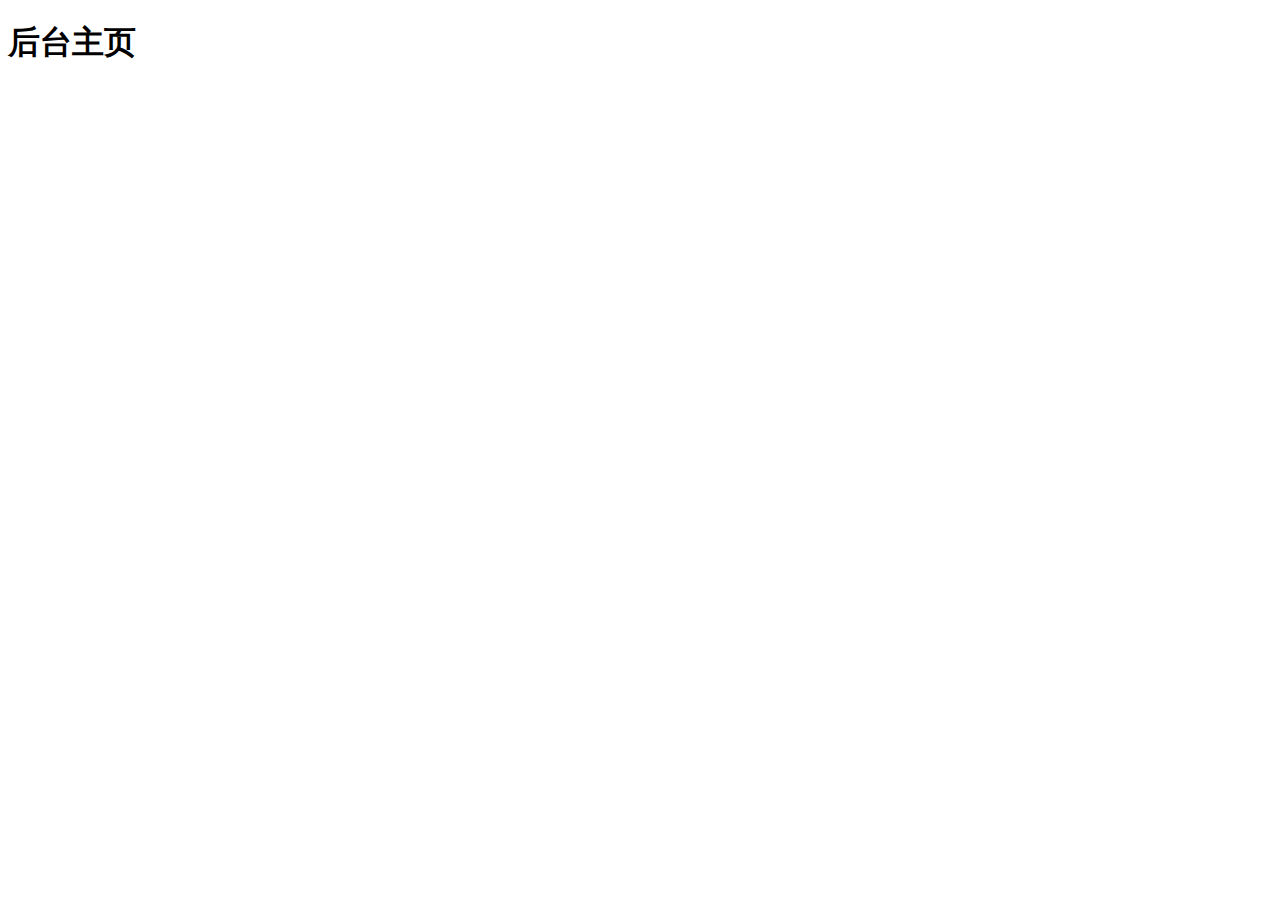
==== home/index.html @ 071f1c05 "bigeventday01-完成了登录注册功能的一半" ====
<!DOCTYPE html>
<html lang="en">

<head>
    <meta charset="UTF-8">
    <meta name="viewport" content="width=device-width, initial-scale=1.0">
    <title>Document</title>
</head>

<body>
    <h1>后台主页</h1>
    <script></script>
</body>

</html>
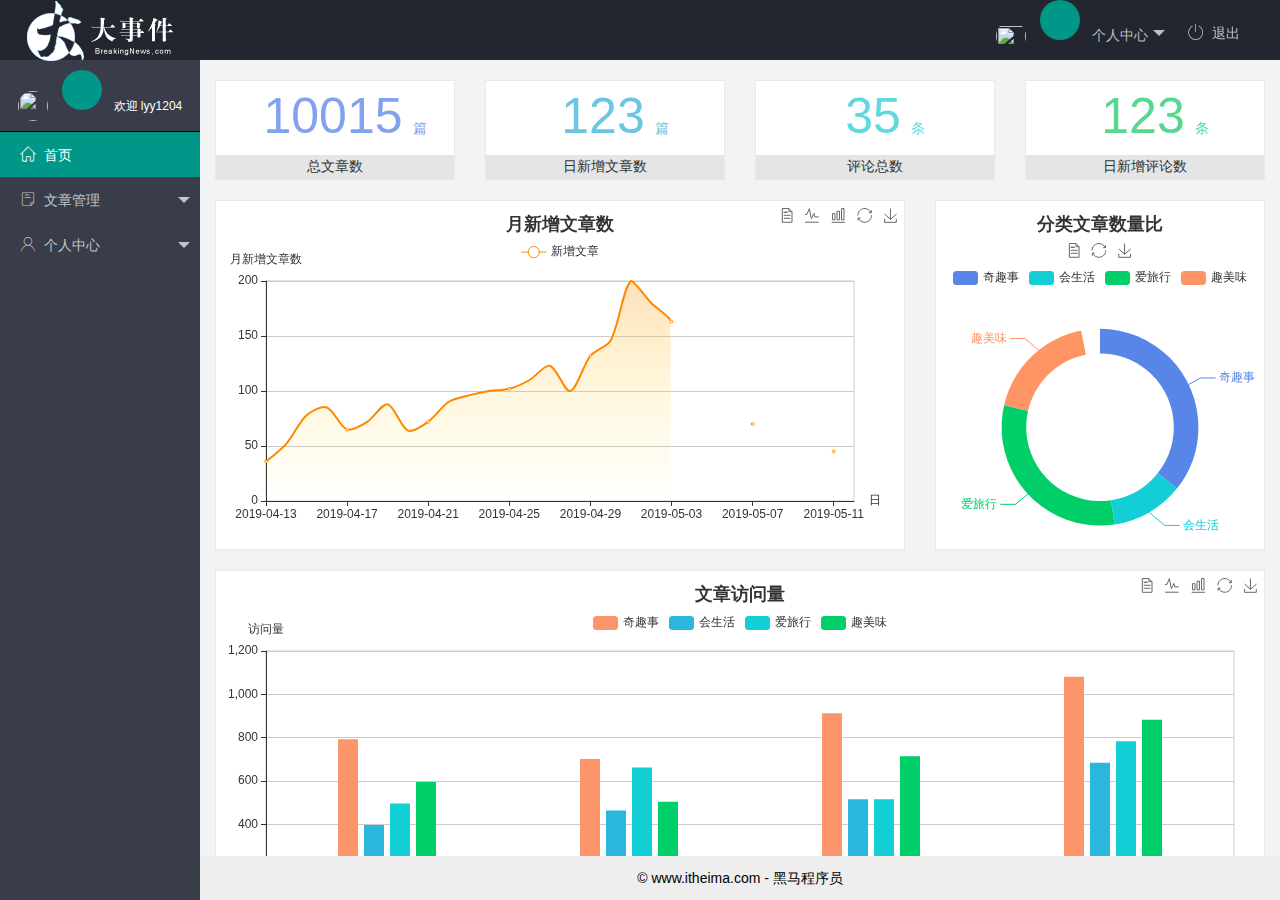
==== commit 44a3013f: "完成后台主页功能" ====
--- a/home/index.html
+++ b/home/index.html
@@ -1,15 +1,99 @@
 <!DOCTYPE html>
-<html lang="en">
+<html>
 
 <head>
-    <meta charset="UTF-8">
-    <meta name="viewport" content="width=device-width, initial-scale=1.0">
-    <title>Document</title>
+    <meta charset="utf-8">
+    <meta name="viewport" content="width=device-width, initial-scale=1, maximum-scale=1">
+    <title>后台页面</title>
+    <link rel="stylesheet" href="/assets/lib/layui/css/layui.css">
+    <link rel="stylesheet" href="/assets/fonts/iconfont.css">
+    <link rel="stylesheet" href="/assets/css/index.css">
 </head>
 
-<body>
-    <h1>后台主页</h1>
-    <script></script>
+<body class="layui-layout-body">
+    <div class="layui-layout layui-layout-admin">
+        <div class="layui-header">
+            <!-- logo区域 -->
+            <div class="layui-logo">
+                <img src="/assets/images/logo.png" alt="">
+            </div>
+            <!-- 头部区域（可配合layui已有的水平导航） -->
+
+            <ul class="layui-nav layui-layout-right">
+                <li class="layui-nav-item">
+                    <!-- 头像和昵称区域 -->
+                    <a href="javascript:;" class="userInfo">
+                        <img src="http://t.cn/RCzsdCq" class="layui-nav-img">
+                        <span class="textAvatar"></span>
+                        个人中心
+                    </a>
+
+                    <dl class="layui-nav-child">
+                        <dd><a href="javascript:;">基本资料</a></dd>
+                        <dd><a href="javascript:;">更换头像</a></dd>
+                        <dd><a href="javascript:;">重置密码</a></dd>
+
+                    </dl>
+                </li>
+                <li class="layui-nav-item"><a href="javascript:;" id="logoutBtn"><span
+                            class="iconfont icon-tuichu"></span>退出</a></li>
+            </ul>
+        </div>
+
+        <div class="layui-side layui-bg-black">
+            <div class="layui-side-scroll">
+                <!-- 左侧导航区域（可配合layui已有的垂直导航） -->
+                <ul class="layui-nav layui-nav-tree" lay-filter="test" lay-shrink="all">
+                    <!-- 头像和昵称区域 -->
+                    <div class="userInfo">
+                        <img src="http://t.cn/RCzsdCq" class="layui-nav-img">
+                        <span class="textAvatar"></span>
+                        <span class="text" id="welcome">欢迎 lyy1204</span>
+                    </div>
+
+                    <li class="layui-nav-item layui-this"><a href="/home/dashboard.html" target="layuiBody"><span
+                                class="iconfont icon-home"></span>首页</a></li>
+                    <li class="layui-nav-item">
+                        <a class="" href="javascript:;"><span class="iconfont icon-16"></span>文章管理</a>
+                        <dl class="layui-nav-child">
+                            <dd><a href="javascript:;"><i class="layui-icon layui-icon-app"></i>文章类别</a></dd>
+                            <dd><a href="javascript:;"><i class="layui-icon layui-icon-app"></i>文章列表</a></dd>
+                            <dd><a href="javascript:;"><i class="layui-icon layui-icon-app"></i>发表文章</a></dd>
+
+                        </dl>
+                    </li>
+                    <li class="layui-nav-item">
+                        <a href="javascript:;"><span class="iconfont icon-user"></span>个人中心</a>
+                        <dl class="layui-nav-child">
+                            <dd><a href="javascript:;"><i class="layui-icon layui-icon-app"></i>基本资料</a></dd>
+                            <dd><a href="javascript:;"><i class="layui-icon layui-icon-app"></i>更换头像</a></dd>
+                            <dd><a href="javascript:;"><i class="layui-icon layui-icon-app"></i>重置密码</a></dd>
+
+                        </dl>
+                    </li>
+
+
+                </ul>
+            </div>
+        </div>
+
+        <div class="layui-body">
+            <!-- 内容主体区域 -->
+            <iframe width="100%" height="100%" name="layuiBody" src="/home/dashboard.html" frameborder="0"></iframe>
+        </div>
+
+        <div class="layui-footer textCenter">
+            <!-- 底部固定区域 -->
+            © www.itheima.com - 黑马程序员
+        </div>
+    </div>
+    <script src="/assets/lib/layui/layui.all.js"></script>
+    <script src="/assets/lib/jquery.js"></script>
+    <script src="/assets/js/ajaxConfig.js"></script>
+    <script src="/assets/js/index.js"></script>
+    <script>
+
+    </script>
 </body>
 
 </html>--- a/assets/lib/layui/css/layui.css
+++ b/assets/lib/layui/css/layui.css
@@ -0,0 +1,2 @@
+/** layui-v2.5.6 MIT License By https://www.layui.com */
+ .layui-inline,img{display:inline-block;vertical-align:middle}h1,h2,h3,h4,h5,h6{font-weight:400}.layui-edge,.layui-header,.layui-inline,.layui-main{position:relative}.layui-body,.layui-edge,.layui-elip{overflow:hidden}.layui-btn,.layui-edge,.layui-inline,img{vertical-align:middle}.layui-btn,.layui-disabled,.layui-icon,.layui-unselect{-moz-user-select:none;-webkit-user-select:none;-ms-user-select:none}.layui-elip,.layui-form-checkbox span,.layui-form-pane .layui-form-label{text-overflow:ellipsis;white-space:nowrap}.layui-breadcrumb,.layui-tree-btnGroup{visibility:hidden}blockquote,body,button,dd,div,dl,dt,form,h1,h2,h3,h4,h5,h6,input,li,ol,p,pre,td,textarea,th,ul{margin:0;padding:0;-webkit-tap-highlight-color:rgba(0,0,0,0)}a:active,a:hover{outline:0}img{border:none}li{list-style:none}table{border-collapse:collapse;border-spacing:0}h4,h5,h6{font-size:100%}button,input,optgroup,option,select,textarea{font-family:inherit;font-size:inherit;font-style:inherit;font-weight:inherit;outline:0}pre{white-space:pre-wrap;white-space:-moz-pre-wrap;white-space:-pre-wrap;white-space:-o-pre-wrap;word-wrap:break-word}body{line-height:24px;font:14px Helvetica Neue,Helvetica,PingFang SC,Tahoma,Arial,sans-serif}hr{height:1px;margin:10px 0;border:0;clear:both}a{color:#333;text-decoration:none}a:hover{color:#777}a cite{font-style:normal;*cursor:pointer}.layui-border-box,.layui-border-box *{box-sizing:border-box}.layui-box,.layui-box *{box-sizing:content-box}.layui-clear{clear:both;*zoom:1}.layui-clear:after{content:'\20';clear:both;*zoom:1;display:block;height:0}.layui-inline{*display:inline;*zoom:1}.layui-edge{display:inline-block;width:0;height:0;border-width:6px;border-style:dashed;border-color:transparent}.layui-edge-top{top:-4px;border-bottom-color:#999;border-bottom-style:solid}.layui-edge-right{border-left-color:#999;border-left-style:solid}.layui-edge-bottom{top:2px;border-top-color:#999;border-top-style:solid}.layui-edge-left{border-right-color:#999;border-right-style:solid}.layui-disabled,.layui-disabled:hover{color:#d2d2d2!important;cursor:not-allowed!important}.layui-circle{border-radius:100%}.layui-show{display:block!important}.layui-hide{display:none!important}@font-face{font-family:layui-icon;src:url(../font/iconfont.eot?v=256);src:url(../font/iconfont.eot?v=256#iefix) format('embedded-opentype'),url(../font/iconfont.woff2?v=256) format('woff2'),url(../font/iconfont.woff?v=256) format('woff'),url(../font/iconfont.ttf?v=256) format('truetype'),url(../font/iconfont.svg?v=256#layui-icon) format('svg')}.layui-icon{font-family:layui-icon!important;font-size:16px;font-style:normal;-webkit-font-smoothing:antialiased;-moz-osx-font-smoothing:grayscale}.layui-icon-reply-fill:before{content:"\e611"}.layui-icon-set-fill:before{content:"\e614"}.layui-icon-menu-fill:before{content:"\e60f"}.layui-icon-search:before{content:"\e615"}.layui-icon-share:before{content:"\e641"}.layui-icon-set-sm:before{content:"\e620"}.layui-icon-engine:before{content:"\e628"}.layui-icon-close:before{content:"\1006"}.layui-icon-close-fill:before{content:"\1007"}.layui-icon-chart-screen:before{content:"\e629"}.layui-icon-star:before{content:"\e600"}.layui-icon-circle-dot:before{content:"\e617"}.layui-icon-chat:before{content:"\e606"}.layui-icon-release:before{content:"\e609"}.layui-icon-list:before{content:"\e60a"}.layui-icon-chart:before{content:"\e62c"}.layui-icon-ok-circle:before{content:"\1005"}.layui-icon-layim-theme:before{content:"\e61b"}.layui-icon-table:before{content:"\e62d"}.layui-icon-right:before{content:"\e602"}.layui-icon-left:before{content:"\e603"}.layui-icon-cart-simple:before{content:"\e698"}.layui-icon-face-cry:before{content:"\e69c"}.layui-icon-face-smile:before{content:"\e6af"}.layui-icon-survey:before{content:"\e6b2"}.layui-icon-tree:before{content:"\e62e"}.layui-icon-ie:before{content:"\e7bb"}.layui-icon-upload-circle:before{content:"\e62f"}.layui-icon-add-circle:before{content:"\e61f"}.layui-icon-download-circle:before{content:"\e601"}.layui-icon-templeate-1:before{content:"\e630"}.layui-icon-util:before{content:"\e631"}.layui-icon-face-surprised:before{content:"\e664"}.layui-icon-edit:before{content:"\e642"}.layui-icon-speaker:before{content:"\e645"}.layui-icon-down:before{content:"\e61a"}.layui-icon-file:before{content:"\e621"}.layui-icon-layouts:before{content:"\e632"}.layui-icon-rate-half:before{content:"\e6c9"}.layui-icon-add-circle-fine:before{content:"\e608"}.layui-icon-prev-circle:before{content:"\e633"}.layui-icon-read:before{content:"\e705"}.layui-icon-404:before{content:"\e61c"}.layui-icon-carousel:before{content:"\e634"}.layui-icon-help:before{content:"\e607"}.layui-icon-code-circle:before{content:"\e635"}.layui-icon-windows:before{content:"\e67f"}.layui-icon-water:before{content:"\e636"}.layui-icon-username:before{content:"\e66f"}.layui-icon-find-fill:before{content:"\e670"}.layui-icon-about:before{content:"\e60b"}.layui-icon-location:before{content:"\e715"}.layui-icon-up:before{content:"\e619"}.layui-icon-pause:before{content:"\e651"}.layui-icon-date:before{content:"\e637"}.layui-icon-layim-uploadfile:before{content:"\e61d"}.layui-icon-delete:before{content:"\e640"}.layui-icon-play:before{content:"\e652"}.layui-icon-top:before{content:"\e604"}.layui-icon-firefox:before{content:"\e686"}.layui-icon-friends:before{content:"\e612"}.layui-icon-refresh-3:before{content:"\e9aa"}.layui-icon-ok:before{content:"\e605"}.layui-icon-layer:before{content:"\e638"}.layui-icon-face-smile-fine:before{content:"\e60c"}.layui-icon-dollar:before{content:"\e659"}.layui-icon-group:before{content:"\e613"}.layui-icon-layim-download:before{content:"\e61e"}.layui-icon-picture-fine:before{content:"\e60d"}.layui-icon-link:before{content:"\e64c"}.layui-icon-diamond:before{content:"\e735"}.layui-icon-log:before{content:"\e60e"}.layui-icon-key:before{content:"\e683"}.layui-icon-rate-solid:before{content:"\e67a"}.layui-icon-fonts-del:before{content:"\e64f"}.layui-icon-unlink:before{content:"\e64d"}.layui-icon-fonts-clear:before{content:"\e639"}.layui-icon-triangle-r:before{content:"\e623"}.layui-icon-circle:before{content:"\e63f"}.layui-icon-radio:before{content:"\e643"}.layui-icon-align-center:before{content:"\e647"}.layui-icon-align-right:before{content:"\e648"}.layui-icon-align-left:before{content:"\e649"}.layui-icon-loading-1:before{content:"\e63e"}.layui-icon-return:before{content:"\e65c"}.layui-icon-fonts-strong:before{content:"\e62b"}.layui-icon-upload:before{content:"\e67c"}.layui-icon-dialogue:before{content:"\e63a"}.layui-icon-video:before{content:"\e6ed"}.layui-icon-headset:before{content:"\e6fc"}.layui-icon-cellphone-fine:before{content:"\e63b"}.layui-icon-add-1:before{content:"\e654"}.layui-icon-face-smile-b:before{content:"\e650"}.layui-icon-fonts-html:before{content:"\e64b"}.layui-icon-screen-full:before{content:"\e622"}.layui-icon-form:before{content:"\e63c"}.layui-icon-cart:before{content:"\e657"}.layui-icon-camera-fill:before{content:"\e65d"}.layui-icon-tabs:before{content:"\e62a"}.layui-icon-heart-fill:before{content:"\e68f"}.layui-icon-fonts-code:before{content:"\e64e"}.layui-icon-ios:before{content:"\e680"}.layui-icon-at:before{content:"\e687"}.layui-icon-fire:before{content:"\e756"}.layui-icon-set:before{content:"\e716"}.layui-icon-fonts-u:before{content:"\e646"}.layui-icon-triangle-d:before{content:"\e625"}.layui-icon-tips:before{content:"\e702"}.layui-icon-picture:before{content:"\e64a"}.layui-icon-more-vertical:before{content:"\e671"}.layui-icon-bluetooth:before{content:"\e689"}.layui-icon-flag:before{content:"\e66c"}.layui-icon-loading:before{content:"\e63d"}.layui-icon-fonts-i:before{content:"\e644"}.layui-icon-refresh-1:before{content:"\e666"}.layui-icon-rmb:before{content:"\e65e"}.layui-icon-addition:before{content:"\e624"}.layui-icon-home:before{content:"\e68e"}.layui-icon-time:before{content:"\e68d"}.layui-icon-user:before{content:"\e770"}.layui-icon-notice:before{content:"\e667"}.layui-icon-chrome:before{content:"\e68a"}.layui-icon-edge:before{content:"\e68b"}.layui-icon-login-weibo:before{content:"\e675"}.layui-icon-voice:before{content:"\e688"}.layui-icon-upload-drag:before{content:"\e681"}.layui-icon-login-qq:before{content:"\e676"}.layui-icon-snowflake:before{content:"\e6b1"}.layui-icon-heart:before{content:"\e68c"}.layui-icon-logout:before{content:"\e682"}.layui-icon-file-b:before{content:"\e655"}.layui-icon-template:before{content:"\e663"}.layui-icon-transfer:before{content:"\e691"}.layui-icon-auz:before{content:"\e672"}.layui-icon-console:before{content:"\e665"}.layui-icon-app:before{content:"\e653"}.layui-icon-prev:before{content:"\e65a"}.layui-icon-website:before{content:"\e7ae"}.layui-icon-next:before{content:"\e65b"}.layui-icon-component:before{content:"\e857"}.layui-icon-android:before{content:"\e684"}.layui-icon-more:before{content:"\e65f"}.layui-icon-login-wechat:before{content:"\e677"}.layui-icon-shrink-right:before{content:"\e668"}.layui-icon-spread-left:before{content:"\e66b"}.layui-icon-camera:before{content:"\e660"}.layui-icon-note:before{content:"\e66e"}.layui-icon-refresh:before{content:"\e669"}.layui-icon-female:before{content:"\e661"}.layui-icon-male:before{content:"\e662"}.layui-icon-screen-restore:before{content:"\e758"}.layui-icon-password:before{content:"\e673"}.layui-icon-senior:before{content:"\e674"}.layui-icon-theme:before{content:"\e66a"}.layui-icon-tread:before{content:"\e6c5"}.layui-icon-praise:before{content:"\e6c6"}.layui-icon-star-fill:before{content:"\e658"}.layui-icon-rate:before{content:"\e67b"}.layui-icon-template-1:before{content:"\e656"}.layui-icon-vercode:before{content:"\e679"}.layui-icon-service:before{content:"\e626"}.layui-icon-cellphone:before{content:"\e678"}.layui-icon-print:before{content:"\e66d"}.layui-icon-cols:before{content:"\e610"}.layui-icon-wifi:before{content:"\e7e0"}.layui-icon-export:before{content:"\e67d"}.layui-icon-rss:before{content:"\e808"}.layui-icon-slider:before{content:"\e714"}.layui-icon-email:before{content:"\e618"}.layui-icon-subtraction:before{content:"\e67e"}.layui-icon-mike:before{content:"\e6dc"}.layui-icon-light:before{content:"\e748"}.layui-icon-gift:before{content:"\e627"}.layui-icon-mute:before{content:"\e685"}.layui-icon-reduce-circle:before{content:"\e616"}.layui-icon-music:before{content:"\e690"}.layui-main{width:1140px;margin:0 auto}.layui-header{z-index:1000;height:60px}.layui-header a:hover{transition:all .5s;-webkit-transition:all .5s}.layui-side{position:fixed;left:0;top:0;bottom:0;z-index:999;width:200px;overflow-x:hidden}.layui-side-scroll{position:relative;width:220px;height:100%;overflow-x:hidden}.layui-body{position:absolute;left:200px;right:0;top:0;bottom:0;z-index:998;width:auto;overflow-y:auto;box-sizing:border-box}.layui-layout-body{overflow:hidden}.layui-layout-admin .layui-header{background-color:#23262E}.layui-layout-admin .layui-side{top:60px;width:200px;overflow-x:hidden}.layui-layout-admin .layui-body{position:fixed;top:60px;bottom:44px}.layui-layout-admin .layui-main{width:auto;margin:0 15px}.layui-layout-admin .layui-footer{position:fixed;left:200px;right:0;bottom:0;height:44px;line-height:44px;padding:0 15px;background-color:#eee}.layui-layout-admin .layui-logo{position:absolute;left:0;top:0;width:200px;height:100%;line-height:60px;text-align:center;color:#009688;font-size:16px}.layui-layout-admin .layui-header .layui-nav{background:0 0}.layui-layout-left{position:absolute!important;left:200px;top:0}.layui-layout-right{position:absolute!important;right:0;top:0}.layui-container{position:relative;margin:0 auto;padding:0 15px;box-sizing:border-box}.layui-fluid{position:relative;margin:0 auto;padding:0 15px}.layui-row:after,.layui-row:before{content:'';display:block;clear:both}.layui-col-lg1,.layui-col-lg10,.layui-col-lg11,.layui-col-lg12,.layui-col-lg2,.layui-col-lg3,.layui-col-lg4,.layui-col-lg5,.layui-col-lg6,.layui-col-lg7,.layui-col-lg8,.layui-col-lg9,.layui-col-md1,.layui-col-md10,.layui-col-md11,.layui-col-md12,.layui-col-md2,.layui-col-md3,.layui-col-md4,.layui-col-md5,.layui-col-md6,.layui-col-md7,.layui-col-md8,.layui-col-md9,.layui-col-sm1,.layui-col-sm10,.layui-col-sm11,.layui-col-sm12,.layui-col-sm2,.layui-col-sm3,.layui-col-sm4,.layui-col-sm5,.layui-col-sm6,.layui-col-sm7,.layui-col-sm8,.layui-col-sm9,.layui-col-xs1,.layui-col-xs10,.layui-col-xs11,.layui-col-xs12,.layui-col-xs2,.layui-col-xs3,.layui-col-xs4,.layui-col-xs5,.layui-col-xs6,.layui-col-xs7,.layui-col-xs8,.layui-col-xs9{position:relative;display:block;box-sizing:border-box}.layui-col-xs1,.layui-col-xs10,.layui-col-xs11,.layui-col-xs12,.layui-col-xs2,.layui-col-xs3,.layui-col-xs4,.layui-col-xs5,.layui-col-xs6,.layui-col-xs7,.layui-col-xs8,.layui-col-xs9{float:left}.layui-col-xs1{width:8.33333333%}.layui-col-xs2{width:16.66666667%}.layui-col-xs3{width:25%}.layui-col-xs4{width:33.33333333%}.layui-col-xs5{width:41.66666667%}.layui-col-xs6{width:50%}.layui-col-xs7{width:58.33333333%}.layui-col-xs8{width:66.66666667%}.layui-col-xs9{width:75%}.layui-col-xs10{width:83.33333333%}.layui-col-xs11{width:91.66666667%}.layui-col-xs12{width:100%}.layui-col-xs-offset1{margin-left:8.33333333%}.layui-col-xs-offset2{margin-left:16.66666667%}.layui-col-xs-offset3{margin-left:25%}.layui-col-xs-offset4{margin-left:33.33333333%}.layui-col-xs-offset5{margin-left:41.66666667%}.layui-col-xs-offset6{margin-left:50%}.layui-col-xs-offset7{margin-left:58.33333333%}.layui-col-xs-offset8{margin-left:66.66666667%}.layui-col-xs-offset9{margin-left:75%}.layui-col-xs-offset10{margin-left:83.33333333%}.layui-col-xs-offset11{margin-left:91.66666667%}.layui-col-xs-offset12{margin-left:100%}@media screen and (max-width:768px){.layui-hide-xs{display:none!important}.layui-show-xs-block{display:block!important}.layui-show-xs-inline{display:inline!important}.layui-show-xs-inline-block{display:inline-block!important}}@media screen and (min-width:768px){.layui-container{width:750px}.layui-hide-sm{display:none!important}.layui-show-sm-block{display:block!important}.layui-show-sm-inline{display:inline!important}.layui-show-sm-inline-block{display:inline-block!important}.layui-col-sm1,.layui-col-sm10,.layui-col-sm11,.layui-col-sm12,.layui-col-sm2,.layui-col-sm3,.layui-col-sm4,.layui-col-sm5,.layui-col-sm6,.layui-col-sm7,.layui-col-sm8,.layui-col-sm9{float:left}.layui-col-sm1{width:8.33333333%}.layui-col-sm2{width:16.66666667%}.layui-col-sm3{width:25%}.layui-col-sm4{width:33.33333333%}.layui-col-sm5{width:41.66666667%}.layui-col-sm6{width:50%}.layui-col-sm7{width:58.33333333%}.layui-col-sm8{width:66.66666667%}.layui-col-sm9{width:75%}.layui-col-sm10{width:83.33333333%}.layui-col-sm11{width:91.66666667%}.layui-col-sm12{width:100%}.layui-col-sm-offset1{margin-left:8.33333333%}.layui-col-sm-offset2{margin-left:16.66666667%}.layui-col-sm-offset3{margin-left:25%}.layui-col-sm-offset4{margin-left:33.33333333%}.layui-col-sm-offset5{margin-left:41.66666667%}.layui-col-sm-offset6{margin-left:50%}.layui-col-sm-offset7{margin-left:58.33333333%}.layui-col-sm-offset8{margin-left:66.66666667%}.layui-col-sm-offset9{margin-left:75%}.layui-col-sm-offset10{margin-left:83.33333333%}.layui-col-sm-offset11{margin-left:91.66666667%}.layui-col-sm-offset12{margin-left:100%}}@media screen and (min-width:992px){.layui-container{width:970px}.layui-hide-md{display:none!important}.layui-show-md-block{display:block!important}.layui-show-md-inline{display:inline!important}.layui-show-md-inline-block{display:inline-block!important}.layui-col-md1,.layui-col-md10,.layui-col-md11,.layui-col-md12,.layui-col-md2,.layui-col-md3,.layui-col-md4,.layui-col-md5,.layui-col-md6,.layui-col-md7,.layui-col-md8,.layui-col-md9{float:left}.layui-col-md1{width:8.33333333%}.layui-col-md2{width:16.66666667%}.layui-col-md3{width:25%}.layui-col-md4{width:33.33333333%}.layui-col-md5{width:41.66666667%}.layui-col-md6{width:50%}.layui-col-md7{width:58.33333333%}.layui-col-md8{width:66.66666667%}.layui-col-md9{width:75%}.layui-col-md10{width:83.33333333%}.layui-col-md11{width:91.66666667%}.layui-col-md12{width:100%}.layui-col-md-offset1{margin-left:8.33333333%}.layui-col-md-offset2{margin-left:16.66666667%}.layui-col-md-offset3{margin-left:25%}.layui-col-md-offset4{margin-left:33.33333333%}.layui-col-md-offset5{margin-left:41.66666667%}.layui-col-md-offset6{margin-left:50%}.layui-col-md-offset7{margin-left:58.33333333%}.layui-col-md-offset8{margin-left:66.66666667%}.layui-col-md-offset9{margin-left:75%}.layui-col-md-offset10{margin-left:83.33333333%}.layui-col-md-offset11{margin-left:91.66666667%}.layui-col-md-offset12{margin-left:100%}}@media screen and (min-width:1200px){.layui-container{width:1170px}.layui-hide-lg{display:none!important}.layui-show-lg-block{display:block!important}.layui-show-lg-inline{display:inline!important}.layui-show-lg-inline-block{display:inline-block!important}.layui-col-lg1,.layui-col-lg10,.layui-col-lg11,.layui-col-lg12,.layui-col-lg2,.layui-col-lg3,.layui-col-lg4,.layui-col-lg5,.layui-col-lg6,.layui-col-lg7,.layui-col-lg8,.layui-col-lg9{float:left}.layui-col-lg1{width:8.33333333%}.layui-col-lg2{width:16.66666667%}.layui-col-lg3{width:25%}.layui-col-lg4{width:33.33333333%}.layui-col-lg5{width:41.66666667%}.layui-col-lg6{width:50%}.layui-col-lg7{width:58.33333333%}.layui-col-lg8{width:66.66666667%}.layui-col-lg9{width:75%}.layui-col-lg10{width:83.33333333%}.layui-col-lg11{width:91.66666667%}.layui-col-lg12{width:100%}.layui-col-lg-offset1{margin-left:8.33333333%}.layui-col-lg-offset2{margin-left:16.66666667%}.layui-col-lg-offset3{margin-left:25%}.layui-col-lg-offset4{margin-left:33.33333333%}.layui-col-lg-offset5{margin-left:41.66666667%}.layui-col-lg-offset6{margin-left:50%}.layui-col-lg-offset7{margin-left:58.33333333%}.layui-col-lg-offset8{margin-left:66.66666667%}.layui-col-lg-offset9{margin-left:75%}.layui-col-lg-offset10{margin-left:83.33333333%}.layui-col-lg-offset11{margin-left:91.66666667%}.layui-col-lg-offset12{margin-left:100%}}.layui-col-space1{margin:-.5px}.layui-col-space1>*{padding:.5px}.layui-col-space2{margin:-1px}.layui-col-space2>*{padding:1px}.layui-col-space4{margin:-2px}.layui-col-space4>*{padding:2px}.layui-col-space5{margin:-2.5px}.layui-col-space5>*{padding:2.5px}.layui-col-space6{margin:-3px}.layui-col-space6>*{padding:3px}.layui-col-space8{margin:-4px}.layui-col-space8>*{padding:4px}.layui-col-space10{margin:-5px}.layui-col-space10>*{padding:5px}.layui-col-space12{margin:-6px}.layui-col-space12>*{padding:6px}.layui-col-space14{margin:-7px}.layui-col-space14>*{padding:7px}.layui-col-space15{margin:-7.5px}.layui-col-space15>*{padding:7.5px}.layui-col-space16{margin:-8px}.layui-col-space16>*{padding:8px}.layui-col-space18{margin:-9px}.layui-col-space18>*{padding:9px}.layui-col-space20{margin:-10px}.layui-col-space20>*{padding:10px}.layui-col-space22{margin:-11px}.layui-col-space22>*{padding:11px}.layui-col-space24{margin:-12px}.layui-col-space24>*{padding:12px}.layui-col-space25{margin:-12.5px}.layui-col-space25>*{padding:12.5px}.layui-col-space26{margin:-13px}.layui-col-space26>*{padding:13px}.layui-col-space28{margin:-14px}.layui-col-space28>*{padding:14px}.layui-col-space30{margin:-15px}.layui-col-space30>*{padding:15px}.layui-btn,.layui-input,.layui-select,.layui-textarea,.layui-upload-button{outline:0;-webkit-appearance:none;transition:all .3s;-webkit-transition:all .3s;box-sizing:border-box}.layui-elem-quote{margin-bottom:10px;padding:15px;line-height:22px;border-left:5px solid #009688;border-radius:0 2px 2px 0;background-color:#f2f2f2}.layui-quote-nm{border-style:solid;border-width:1px 1px 1px 5px;background:0 0}.layui-elem-field{margin-bottom:10px;padding:0;border-width:1px;border-style:solid}.layui-elem-field legend{margin-left:20px;padding:0 10px;font-size:20px;font-weight:300}.layui-field-title{margin:10px 0 20px;border-width:1px 0 0}.layui-field-box{padding:10px 15px}.layui-field-title .layui-field-box{padding:10px 0}.layui-progress{position:relative;height:6px;border-radius:20px;background-color:#e2e2e2}.layui-progress-bar{position:absolute;left:0;top:0;width:0;max-width:100%;height:6px;border-radius:20px;text-align:right;background-color:#5FB878;transition:all .3s;-webkit-transition:all .3s}.layui-progress-big,.layui-progress-big .layui-progress-bar{height:18px;line-height:18px}.layui-progress-text{position:relative;top:-20px;line-height:18px;font-size:12px;color:#666}.layui-progress-big .layui-progress-text{position:static;padding:0 10px;color:#fff}.layui-collapse{border-width:1px;border-style:solid;border-radius:2px}.layui-colla-content,.layui-colla-item{border-top-width:1px;border-top-style:solid}.layui-colla-item:first-child{border-top:none}.layui-colla-title{position:relative;height:42px;line-height:42px;padding:0 15px 0 35px;color:#333;background-color:#f2f2f2;cursor:pointer;font-size:14px;overflow:hidden}.layui-colla-content{display:none;padding:10px 15px;line-height:22px;color:#666}.layui-colla-icon{position:absolute;left:15px;top:0;font-size:14px}.layui-card{margin-bottom:15px;border-radius:2px;background-color:#fff;box-shadow:0 1px 2px 0 rgba(0,0,0,.05)}.layui-card:last-child{margin-bottom:0}.layui-card-header{position:relative;height:42px;line-height:42px;padding:0 15px;border-bottom:1px solid #f6f6f6;color:#333;border-radius:2px 2px 0 0;font-size:14px}.layui-bg-black,.layui-bg-blue,.layui-bg-cyan,.layui-bg-green,.layui-bg-orange,.layui-bg-red{color:#fff!important}.layui-card-body{position:relative;padding:10px 15px;line-height:24px}.layui-card-body[pad15]{padding:15px}.layui-card-body[pad20]{padding:20px}.layui-card-body .layui-table{margin:5px 0}.layui-card .layui-tab{margin:0}.layui-panel-window{position:relative;padding:15px;border-radius:0;border-top:5px solid #E6E6E6;background-color:#fff}.layui-auxiliar-moving{position:fixed;left:0;right:0;top:0;bottom:0;width:100%;height:100%;background:0 0;z-index:9999999999}.layui-form-label,.layui-form-mid,.layui-form-select,.layui-input-block,.layui-input-inline,.layui-textarea{position:relative}.layui-bg-red{background-color:#FF5722!important}.layui-bg-orange{background-color:#FFB800!important}.layui-bg-green{background-color:#009688!important}.layui-bg-cyan{background-color:#2F4056!important}.layui-bg-blue{background-color:#1E9FFF!important}.layui-bg-black{background-color:#393D49!important}.layui-bg-gray{background-color:#eee!important;color:#666!important}.layui-badge-rim,.layui-colla-content,.layui-colla-item,.layui-collapse,.layui-elem-field,.layui-form-pane .layui-form-item[pane],.layui-form-pane .layui-form-label,.layui-input,.layui-layedit,.layui-layedit-tool,.layui-quote-nm,.layui-select,.layui-tab-bar,.layui-tab-card,.layui-tab-title,.layui-tab-title .layui-this:after,.layui-textarea{border-color:#e6e6e6}.layui-timeline-item:before,hr{background-color:#e6e6e6}.layui-text{line-height:22px;font-size:14px;color:#666}.layui-text h1,.layui-text h2,.layui-text h3{font-weight:500;color:#333}.layui-text h1{font-size:30px}.layui-text h2{font-size:24px}.layui-text h3{font-size:18px}.layui-text a:not(.layui-btn){color:#01AAED}.layui-text a:not(.layui-btn):hover{text-decoration:underline}.layui-text ul{padding:5px 0 5px 15px}.layui-text ul li{margin-top:5px;list-style-type:disc}.layui-text em,.layui-word-aux{color:#999!important;padding:0 5px!important}.layui-btn{display:inline-block;height:38px;line-height:38px;padding:0 18px;background-color:#009688;color:#fff;white-space:nowrap;text-align:center;font-size:14px;border:none;border-radius:2px;cursor:pointer}.layui-btn:hover{opacity:.8;filter:alpha(opacity=80);color:#fff}.layui-btn:active{opacity:1;filter:alpha(opacity=100)}.layui-btn+.layui-btn{margin-left:10px}.layui-btn-container{font-size:0}.layui-btn-container .layui-btn{margin-right:10px;margin-bottom:10px}.layui-btn-container .layui-btn+.layui-btn{margin-left:0}.layui-table .layui-btn-container .layui-btn{margin-bottom:9px}.layui-btn-radius{border-radius:100px}.layui-btn .layui-icon{margin-right:3px;font-size:18px;vertical-align:bottom;vertical-align:middle\9}.layui-btn-primary{border:1px solid #C9C9C9;background-color:#fff;color:#555}.layui-btn-primary:hover{border-color:#009688;color:#333}.layui-btn-normal{background-color:#1E9FFF}.layui-btn-warm{background-color:#FFB800}.layui-btn-danger{background-color:#FF5722}.layui-btn-checked{background-color:#5FB878}.layui-btn-disabled,.layui-btn-disabled:active,.layui-btn-disabled:hover{border:1px solid #e6e6e6;background-color:#FBFBFB;color:#C9C9C9;cursor:not-allowed;opacity:1}.layui-btn-lg{height:44px;line-height:44px;padding:0 25px;font-size:16px}.layui-btn-sm{height:30px;line-height:30px;padding:0 10px;font-size:12px}.layui-btn-sm i{font-size:16px!important}.layui-btn-xs{height:22px;line-height:22px;padding:0 5px;font-size:12px}.layui-btn-xs i{font-size:14px!important}.layui-btn-group{display:inline-block;vertical-align:middle;font-size:0}.layui-btn-group .layui-btn{margin-left:0!important;margin-right:0!important;border-left:1px solid rgba(255,255,255,.5);border-radius:0}.layui-btn-group .layui-btn-primary{border-left:none}.layui-btn-group .layui-btn-primary:hover{border-color:#C9C9C9;color:#009688}.layui-btn-group .layui-btn:first-child{border-left:none;border-radius:2px 0 0 2px}.layui-btn-group .layui-btn-primary:first-child{border-left:1px solid #c9c9c9}.layui-btn-group .layui-btn:last-child{border-radius:0 2px 2px 0}.layui-btn-group .layui-btn+.layui-btn{margin-left:0}.layui-btn-group+.layui-btn-group{margin-left:10px}.layui-btn-fluid{width:100%}.layui-input,.layui-select,.layui-textarea{height:38px;line-height:1.3;line-height:38px\9;border-width:1px;border-style:solid;background-color:#fff;border-radius:2px}.layui-input::-webkit-input-placeholder,.layui-select::-webkit-input-placeholder,.layui-textarea::-webkit-input-placeholder{line-height:1.3}.layui-input,.layui-textarea{display:block;width:100%;padding-left:10px}.layui-input:hover,.layui-textarea:hover{border-color:#D2D2D2!important}.layui-input:focus,.layui-textarea:focus{border-color:#C9C9C9!important}.layui-textarea{min-height:100px;height:auto;line-height:20px;padding:6px 10px;resize:vertical}.layui-select{padding:0 10px}.layui-form input[type=checkbox],.layui-form input[type=radio],.layui-form select{display:none}.layui-form [lay-ignore]{display:initial}.layui-form-item{margin-bottom:15px;clear:both;*zoom:1}.layui-form-item:after{content:'\20';clear:both;*zoom:1;display:block;height:0}.layui-form-label{float:left;display:block;padding:9px 15px;width:80px;font-weight:400;line-height:20px;text-align:right}.layui-form-label-col{display:block;float:none;padding:9px 0;line-height:20px;text-align:left}.layui-form-item .layui-inline{margin-bottom:5px;margin-right:10px}.layui-input-block{margin-left:110px;min-height:36px}.layui-input-inline{display:inline-block;vertical-align:middle}.layui-form-item .layui-input-inline{float:left;width:190px;margin-right:10px}.layui-form-text .layui-input-inline{width:auto}.layui-form-mid{float:left;display:block;padding:9px 0!important;line-height:20px;margin-right:10px}.layui-form-danger+.layui-form-select .layui-input,.layui-form-danger:focus{border-color:#FF5722!important}.layui-form-select .layui-input{padding-right:30px;cursor:pointer}.layui-form-select .layui-edge{position:absolute;right:10px;top:50%;margin-top:-3px;cursor:pointer;border-width:6px;border-top-color:#c2c2c2;border-top-style:solid;transition:all .3s;-webkit-transition:all .3s}.layui-form-select dl{display:none;position:absolute;left:0;top:42px;padding:5px 0;z-index:899;min-width:100%;border:1px solid #d2d2d2;max-height:300px;overflow-y:auto;background-color:#fff;border-radius:2px;box-shadow:0 2px 4px rgba(0,0,0,.12);box-sizing:border-box}.layui-form-select dl dd,.layui-form-select dl dt{padding:0 10px;line-height:36px;white-space:nowrap;overflow:hidden;text-overflow:ellipsis}.layui-form-select dl dt{font-size:12px;color:#999}.layui-form-select dl dd{cursor:pointer}.layui-form-select dl dd:hover{background-color:#f2f2f2;-webkit-transition:.5s all;transition:.5s all}.layui-form-select .layui-select-group dd{padding-left:20px}.layui-form-select dl dd.layui-select-tips{padding-left:10px!important;color:#999}.layui-form-select dl dd.layui-this{background-color:#5FB878;color:#fff}.layui-form-checkbox,.layui-form-select dl dd.layui-disabled{background-color:#fff}.layui-form-selected dl{display:block}.layui-form-checkbox,.layui-form-checkbox *,.layui-form-switch{display:inline-block;vertical-align:middle}.layui-form-selected .layui-edge{margin-top:-9px;-webkit-transform:rotate(180deg);transform:rotate(180deg);margin-top:-3px\9}:root .layui-form-selected .layui-edge{margin-top:-9px\0/IE9}.layui-form-selectup dl{top:auto;bottom:42px}.layui-select-none{margin:5px 0;text-align:center;color:#999}.layui-select-disabled .layui-disabled{border-color:#eee!important}.layui-select-disabled .layui-edge{border-top-color:#d2d2d2}.layui-form-checkbox{position:relative;height:30px;line-height:30px;margin-right:10px;padding-right:30px;cursor:pointer;font-size:0;-webkit-transition:.1s linear;transition:.1s linear;box-sizing:border-box}.layui-form-checkbox span{padding:0 10px;height:100%;font-size:14px;border-radius:2px 0 0 2px;background-color:#d2d2d2;color:#fff;overflow:hidden}.layui-form-checkbox:hover span{background-color:#c2c2c2}.layui-form-checkbox i{position:absolute;right:0;top:0;width:30px;height:28px;border:1px solid #d2d2d2;border-left:none;border-radius:0 2px 2px 0;color:#fff;font-size:20px;text-align:center}.layui-form-checkbox:hover i{border-color:#c2c2c2;color:#c2c2c2}.layui-form-checked,.layui-form-checked:hover{border-color:#5FB878}.layui-form-checked span,.layui-form-checked:hover span{background-color:#5FB878}.layui-form-checked i,.layui-form-checked:hover i{color:#5FB878}.layui-form-item .layui-form-checkbox{margin-top:4px}.layui-form-checkbox[lay-skin=primary]{height:auto!important;line-height:normal!important;min-width:18px;min-height:18px;border:none!important;margin-right:0;padding-left:28px;padding-right:0;background:0 0}.layui-form-checkbox[lay-skin=primary] span{padding-left:0;padding-right:15px;line-height:18px;background:0 0;color:#666}.layui-form-checkbox[lay-skin=primary] i{right:auto;left:0;width:16px;height:16px;line-height:16px;border:1px solid #d2d2d2;font-size:12px;border-radius:2px;background-color:#fff;-webkit-transition:.1s linear;transition:.1s linear}.layui-form-checkbox[lay-skin=primary]:hover i{border-color:#5FB878;color:#fff}.layui-form-checked[lay-skin=primary] i{border-color:#5FB878!important;background-color:#5FB878;color:#fff}.layui-checkbox-disbaled[lay-skin=primary] span{background:0 0!important;color:#c2c2c2}.layui-checkbox-disbaled[lay-skin=primary]:hover i{border-color:#d2d2d2}.layui-form-item .layui-form-checkbox[lay-skin=primary]{margin-top:10px}.layui-form-switch{position:relative;height:22px;line-height:22px;min-width:35px;padding:0 5px;margin-top:8px;border:1px solid #d2d2d2;border-radius:20px;cursor:pointer;background-color:#fff;-webkit-transition:.1s linear;transition:.1s linear}.layui-form-switch i{position:absolute;left:5px;top:3px;width:16px;height:16px;border-radius:20px;background-color:#d2d2d2;-webkit-transition:.1s linear;transition:.1s linear}.layui-form-switch em{position:relative;top:0;width:25px;margin-left:21px;padding:0!important;text-align:center!important;color:#999!important;font-style:normal!important;font-size:12px}.layui-form-onswitch{border-color:#5FB878;background-color:#5FB878}.layui-checkbox-disbaled,.layui-checkbox-disbaled i{border-color:#e2e2e2!important}.layui-form-onswitch i{left:100%;margin-left:-21px;background-color:#fff}.layui-form-onswitch em{margin-left:5px;margin-right:21px;color:#fff!important}.layui-checkbox-disbaled span{background-color:#e2e2e2!important}.layui-checkbox-disbaled:hover i{color:#fff!important}[lay-radio]{display:none}.layui-form-radio,.layui-form-radio *{display:inline-block;vertical-align:middle}.layui-form-radio{line-height:28px;margin:6px 10px 0 0;padding-right:10px;cursor:pointer;font-size:0}.layui-form-radio *{font-size:14px}.layui-form-radio>i{margin-right:8px;font-size:22px;color:#c2c2c2}.layui-form-radio>i:hover,.layui-form-radioed>i{color:#5FB878}.layui-radio-disbaled>i{color:#e2e2e2!important}.layui-form-pane .layui-form-label{width:110px;padding:8px 15px;height:38px;line-height:20px;border-width:1px;border-style:solid;border-radius:2px 0 0 2px;text-align:center;background-color:#FBFBFB;overflow:hidden;box-sizing:border-box}.layui-form-pane .layui-input-inline{margin-left:-1px}.layui-form-pane .layui-input-block{margin-left:110px;left:-1px}.layui-form-pane .layui-input{border-radius:0 2px 2px 0}.layui-form-pane .layui-form-text .layui-form-label{float:none;width:100%;border-radius:2px;box-sizing:border-box;text-align:left}.layui-form-pane .layui-form-text .layui-input-inline{display:block;margin:0;top:-1px;clear:both}.layui-form-pane .layui-form-text .layui-input-block{margin:0;left:0;top:-1px}.layui-form-pane .layui-form-text .layui-textarea{min-height:100px;border-radius:0 0 2px 2px}.layui-form-pane .layui-form-checkbox{margin:4px 0 4px 10px}.layui-form-pane .layui-form-radio,.layui-form-pane .layui-form-switch{margin-top:6px;margin-left:10px}.layui-form-pane .layui-form-item[pane]{position:relative;border-width:1px;border-style:solid}.layui-form-pane .layui-form-item[pane] .layui-form-label{position:absolute;left:0;top:0;height:100%;border-width:0 1px 0 0}.layui-form-pane .layui-form-item[pane] .layui-input-inline{margin-left:110px}@media screen and (max-width:450px){.layui-form-item .layui-form-label{text-overflow:ellipsis;overflow:hidden;white-space:nowrap}.layui-form-item .layui-inline{display:block;margin-right:0;margin-bottom:20px;clear:both}.layui-form-item .layui-inline:after{content:'\20';clear:both;display:block;height:0}.layui-form-item .layui-input-inline{display:block;float:none;left:-3px;width:auto;margin:0 0 10px 112px}.layui-form-item .layui-input-inline+.layui-form-mid{margin-left:110px;top:-5px;padding:0}.layui-form-item .layui-form-checkbox{margin-right:5px;margin-bottom:5px}}.layui-layedit{border-width:1px;border-style:solid;border-radius:2px}.layui-layedit-tool{padding:3px 5px;border-bottom-width:1px;border-bottom-style:solid;font-size:0}.layedit-tool-fixed{position:fixed;top:0;border-top:1px solid #e2e2e2}.layui-layedit-tool .layedit-tool-mid,.layui-layedit-tool .layui-icon{display:inline-block;vertical-align:middle;text-align:center;font-size:14px}.layui-layedit-tool .layui-icon{position:relative;width:32px;height:30px;line-height:30px;margin:3px 5px;color:#777;cursor:pointer;border-radius:2px}.layui-layedit-tool .layui-icon:hover{color:#393D49}.layui-layedit-tool .layui-icon:active{color:#000}.layui-layedit-tool .layedit-tool-active{background-color:#e2e2e2;color:#000}.layui-layedit-tool .layui-disabled,.layui-layedit-tool .layui-disabled:hover{color:#d2d2d2;cursor:not-allowed}.layui-layedit-tool .layedit-tool-mid{width:1px;height:18px;margin:0 10px;background-color:#d2d2d2}.layedit-tool-html{width:50px!important;font-size:30px!important}.layedit-tool-b,.layedit-tool-code,.layedit-tool-help{font-size:16px!important}.layedit-tool-d,.layedit-tool-face,.layedit-tool-image,.layedit-tool-unlink{font-size:18px!important}.layedit-tool-image input{position:absolute;font-size:0;left:0;top:0;width:100%;height:100%;opacity:.01;filter:Alpha(opacity=1);cursor:pointer}.layui-layedit-iframe iframe{display:block;width:100%}#LAY_layedit_code{overflow:hidden}.layui-laypage{display:inline-block;*display:inline;*zoom:1;vertical-align:middle;margin:10px 0;font-size:0}.layui-laypage>a:first-child,.layui-laypage>a:first-child em{border-radius:2px 0 0 2px}.layui-laypage>a:last-child,.layui-laypage>a:last-child em{border-radius:0 2px 2px 0}.layui-laypage>:first-child{margin-left:0!important}.layui-laypage>:last-child{margin-right:0!important}.layui-laypage a,.layui-laypage button,.layui-laypage input,.layui-laypage select,.layui-laypage span{border:1px solid #e2e2e2}.layui-laypage a,.layui-laypage span{display:inline-block;*display:inline;*zoom:1;vertical-align:middle;padding:0 15px;height:28px;line-height:28px;margin:0 -1px 5px 0;background-color:#fff;color:#333;font-size:12px}.layui-flow-more a *,.layui-laypage input,.layui-table-view select[lay-ignore]{display:inline-block}.layui-laypage a:hover{color:#009688}.layui-laypage em{font-style:normal}.layui-laypage .layui-laypage-spr{color:#999;font-weight:700}.layui-laypage a{text-decoration:none}.layui-laypage .layui-laypage-curr{position:relative}.layui-laypage .layui-laypage-curr em{position:relative;color:#fff}.layui-laypage .layui-laypage-curr .layui-laypage-em{position:absolute;left:-1px;top:-1px;padding:1px;width:100%;height:100%;background-color:#009688}.layui-laypage-em{border-radius:2px}.layui-laypage-next em,.layui-laypage-prev em{font-family:Sim sun;font-size:16px}.layui-laypage .layui-laypage-count,.layui-laypage .layui-laypage-limits,.layui-laypage .layui-laypage-refresh,.layui-laypage .layui-laypage-skip{margin-left:10px;margin-right:10px;padding:0;border:none}.layui-laypage .layui-laypage-limits,.layui-laypage .layui-laypage-refresh{vertical-align:top}.layui-laypage .layui-laypage-refresh i{font-size:18px;cursor:pointer}.layui-laypage select{height:22px;padding:3px;border-radius:2px;cursor:pointer}.layui-laypage .layui-laypage-skip{height:30px;line-height:30px;color:#999}.layui-laypage button,.layui-laypage input{height:30px;line-height:30px;border-radius:2px;vertical-align:top;background-color:#fff;box-sizing:border-box}.layui-laypage input{width:40px;margin:0 10px;padding:0 3px;text-align:center}.layui-laypage input:focus,.layui-laypage select:focus{border-color:#009688!important}.layui-laypage button{margin-left:10px;padding:0 10px;cursor:pointer}.layui-table,.layui-table-view{margin:10px 0}.layui-flow-more{margin:10px 0;text-align:center;color:#999;font-size:14px}.layui-flow-more a{height:32px;line-height:32px}.layui-flow-more a *{vertical-align:top}.layui-flow-more a cite{padding:0 20px;border-radius:3px;background-color:#eee;color:#333;font-style:normal}.layui-flow-more a cite:hover{opacity:.8}.layui-flow-more a i{font-size:30px;color:#737383}.layui-table{width:100%;background-color:#fff;color:#666}.layui-table tr{transition:all .3s;-webkit-transition:all .3s}.layui-table th{text-align:left;font-weight:400}.layui-table tbody tr:hover,.layui-table thead tr,.layui-table-click,.layui-table-header,.layui-table-hover,.layui-table-mend,.layui-table-patch,.layui-table-tool,.layui-table-total,.layui-table-total tr,.layui-table[lay-even] tr:nth-child(even){background-color:#f2f2f2}.layui-table td,.layui-table th,.layui-table-col-set,.layui-table-fixed-r,.layui-table-grid-down,.layui-table-header,.layui-table-page,.layui-table-tips-main,.layui-table-tool,.layui-table-total,.layui-table-view,.layui-table[lay-skin=line],.layui-table[lay-skin=row]{border-width:1px;border-style:solid;border-color:#e6e6e6}.layui-table td,.layui-table th{position:relative;padding:9px 15px;min-height:20px;line-height:20px;font-size:14px}.layui-table[lay-skin=line] td,.layui-table[lay-skin=line] th{border-width:0 0 1px}.layui-table[lay-skin=row] td,.layui-table[lay-skin=row] th{border-width:0 1px 0 0}.layui-table[lay-skin=nob] td,.layui-table[lay-skin=nob] th{border:none}.layui-table img{max-width:100px}.layui-table[lay-size=lg] td,.layui-table[lay-size=lg] th{padding:15px 30px}.layui-table-view .layui-table[lay-size=lg] .layui-table-cell{height:40px;line-height:40px}.layui-table[lay-size=sm] td,.layui-table[lay-size=sm] th{font-size:12px;padding:5px 10px}.layui-table-view .layui-table[lay-size=sm] .layui-table-cell{height:20px;line-height:20px}.layui-table[lay-data]{display:none}.layui-table-box{position:relative;overflow:hidden}.layui-table-view .layui-table{position:relative;width:auto;margin:0}.layui-table-view .layui-table[lay-skin=line]{border-width:0 1px 0 0}.layui-table-view .layui-table[lay-skin=row]{border-width:0 0 1px}.layui-table-view .layui-table td,.layui-table-view .layui-table th{padding:5px 0;border-top:none;border-left:none}.layui-table-view .layui-table th.layui-unselect .layui-table-cell span{cursor:pointer}.layui-table-view .layui-table td{cursor:default}.layui-table-view .layui-table td[data-edit=text]{cursor:text}.layui-table-view .layui-form-checkbox[lay-skin=primary] i{width:18px;height:18px}.layui-table-view .layui-form-radio{line-height:0;padding:0}.layui-table-view .layui-form-radio>i{margin:0;font-size:20px}.layui-table-init{position:absolute;left:0;top:0;width:100%;height:100%;text-align:center;z-index:110}.layui-table-init .layui-icon{position:absolute;left:50%;top:50%;margin:-15px 0 0 -15px;font-size:30px;color:#c2c2c2}.layui-table-header{border-width:0 0 1px;overflow:hidden}.layui-table-header .layui-table{margin-bottom:-1px}.layui-table-tool .layui-inline[lay-event]{position:relative;width:26px;height:26px;padding:5px;line-height:16px;margin-right:10px;text-align:center;color:#333;border:1px solid #ccc;cursor:pointer;-webkit-transition:.5s all;transition:.5s all}.layui-table-tool .layui-inline[lay-event]:hover{border:1px solid #999}.layui-table-tool-temp{padding-right:120px}.layui-table-tool-self{position:absolute;right:17px;top:10px}.layui-table-tool .layui-table-tool-self .layui-inline[lay-event]{margin:0 0 0 10px}.layui-table-tool-panel{position:absolute;top:29px;left:-1px;padding:5px 0;min-width:150px;min-height:40px;border:1px solid #d2d2d2;text-align:left;overflow-y:auto;background-color:#fff;box-shadow:0 2px 4px rgba(0,0,0,.12)}.layui-table-cell,.layui-table-tool-panel li{overflow:hidden;text-overflow:ellipsis;white-space:nowrap}.layui-table-tool-panel li{padding:0 10px;line-height:30px;-webkit-transition:.5s all;transition:.5s all}.layui-table-tool-panel li .layui-form-checkbox[lay-skin=primary]{width:100%;padding-left:28px}.layui-table-tool-panel li:hover{background-color:#f2f2f2}.layui-table-tool-panel li .layui-form-checkbox[lay-skin=primary] i{position:absolute;left:0;top:0}.layui-table-tool-panel li .layui-form-checkbox[lay-skin=primary] span{padding:0}.layui-table-tool .layui-table-tool-self .layui-table-tool-panel{left:auto;right:-1px}.layui-table-col-set{position:absolute;right:0;top:0;width:20px;height:100%;border-width:0 0 0 1px;background-color:#fff}.layui-table-sort{width:10px;height:20px;margin-left:5px;cursor:pointer!important}.layui-table-sort .layui-edge{position:absolute;left:5px;border-width:5px}.layui-table-sort .layui-table-sort-asc{top:3px;border-top:none;border-bottom-style:solid;border-bottom-color:#b2b2b2}.layui-table-sort .layui-table-sort-asc:hover{border-bottom-color:#666}.layui-table-sort .layui-table-sort-desc{bottom:5px;border-bottom:none;border-top-style:solid;border-top-color:#b2b2b2}.layui-table-sort .layui-table-sort-desc:hover{border-top-color:#666}.layui-table-sort[lay-sort=asc] .layui-table-sort-asc{border-bottom-color:#000}.layui-table-sort[lay-sort=desc] .layui-table-sort-desc{border-top-color:#000}.layui-table-cell{height:28px;line-height:28px;padding:0 15px;position:relative;box-sizing:border-box}.layui-table-cell .layui-form-checkbox[lay-skin=primary]{top:-1px;padding:0}.layui-table-cell .layui-table-link{color:#01AAED}.laytable-cell-checkbox,.laytable-cell-numbers,.laytable-cell-radio,.laytable-cell-space{padding:0;text-align:center}.layui-table-body{position:relative;overflow:auto;margin-right:-1px;margin-bottom:-1px}.layui-table-body .layui-none{line-height:26px;padding:15px;text-align:center;color:#999}.layui-table-fixed{position:absolute;left:0;top:0;z-index:101}.layui-table-fixed .layui-table-body{overflow:hidden}.layui-table-fixed-l{box-shadow:0 -1px 8px rgba(0,0,0,.08)}.layui-table-fixed-r{left:auto;right:-1px;border-width:0 0 0 1px;box-shadow:-1px 0 8px rgba(0,0,0,.08)}.layui-table-fixed-r .layui-table-header{position:relative;overflow:visible}.layui-table-mend{position:absolute;right:-49px;top:0;height:100%;width:50px}.layui-table-tool{position:relative;z-index:890;width:100%;min-height:50px;line-height:30px;padding:10px 15px;border-width:0 0 1px}.layui-table-tool .layui-btn-container{margin-bottom:-10px}.layui-table-page,.layui-table-total{border-width:1px 0 0;margin-bottom:-1px;overflow:hidden}.layui-table-page{position:relative;width:100%;padding:7px 7px 0;height:41px;font-size:12px;white-space:nowrap}.layui-table-page>div{height:26px}.layui-table-page .layui-laypage{margin:0}.layui-table-page .layui-laypage a,.layui-table-page .layui-laypage span{height:26px;line-height:26px;margin-bottom:10px;border:none;background:0 0}.layui-table-page .layui-laypage a,.layui-table-page .layui-laypage span.layui-laypage-curr{padding:0 12px}.layui-table-page .layui-laypage span{margin-left:0;padding:0}.layui-table-page .layui-laypage .layui-laypage-prev{margin-left:-7px!important}.layui-table-page .layui-laypage .layui-laypage-curr .layui-laypage-em{left:0;top:0;padding:0}.layui-table-page .layui-laypage button,.layui-table-page .layui-laypage input{height:26px;line-height:26px}.layui-table-page .layui-laypage input{width:40px}.layui-table-page .layui-laypage button{padding:0 10px}.layui-table-page select{height:18px}.layui-table-patch .layui-table-cell{padding:0;width:30px}.layui-table-edit{position:absolute;left:0;top:0;width:100%;height:100%;padding:0 14px 1px;border-radius:0;box-shadow:1px 1px 20px rgba(0,0,0,.15)}.layui-table-edit:focus{border-color:#5FB878!important}select.layui-table-edit{padding:0 0 0 10px;border-color:#C9C9C9}.layui-table-view .layui-form-checkbox,.layui-table-view .layui-form-radio,.layui-table-view .layui-form-switch{top:0;margin:0;box-sizing:content-box}.layui-table-view .layui-form-checkbox{top:-1px;height:26px;line-height:26px}.layui-table-view .layui-form-checkbox i{height:26px}.layui-table-grid .layui-table-cell{overflow:visible}.layui-table-grid-down{position:absolute;top:0;right:0;width:26px;height:100%;padding:5px 0;border-width:0 0 0 1px;text-align:center;background-color:#fff;color:#999;cursor:pointer}.layui-table-grid-down .layui-icon{position:absolute;top:50%;left:50%;margin:-8px 0 0 -8px}.layui-table-grid-down:hover{background-color:#fbfbfb}body .layui-table-tips .layui-layer-content{background:0 0;padding:0;box-shadow:0 1px 6px rgba(0,0,0,.12)}.layui-table-tips-main{margin:-44px 0 0 -1px;max-height:150px;padding:8px 15px;font-size:14px;overflow-y:scroll;background-color:#fff;color:#666}.layui-table-tips-c{position:absolute;right:-3px;top:-13px;width:20px;height:20px;padding:3px;cursor:pointer;background-color:#666;border-radius:50%;color:#fff}.layui-table-tips-c:hover{background-color:#777}.layui-table-tips-c:before{position:relative;right:-2px}.layui-upload-file{display:none!important;opacity:.01;filter:Alpha(opacity=1)}.layui-upload-drag,.layui-upload-form,.layui-upload-wrap{display:inline-block}.layui-upload-list{margin:10px 0}.layui-upload-choose{padding:0 10px;color:#999}.layui-upload-drag{position:relative;padding:30px;border:1px dashed #e2e2e2;background-color:#fff;text-align:center;cursor:pointer;color:#999}.layui-upload-drag .layui-icon{font-size:50px;color:#009688}.layui-upload-drag[lay-over]{border-color:#009688}.layui-upload-iframe{position:absolute;width:0;height:0;border:0;visibility:hidden}.layui-upload-wrap{position:relative;vertical-align:middle}.layui-upload-wrap .layui-upload-file{display:block!important;position:absolute;left:0;top:0;z-index:10;font-size:100px;width:100%;height:100%;opacity:.01;filter:Alpha(opacity=1);cursor:pointer}.layui-transfer-active,.layui-transfer-box{display:inline-block;vertical-align:middle}.layui-transfer-box,.layui-transfer-header,.layui-transfer-search{border-width:0;border-style:solid;border-color:#e6e6e6}.layui-transfer-box{position:relative;border-width:1px;width:200px;height:360px;border-radius:2px;background-color:#fff}.layui-transfer-box .layui-form-checkbox{width:100%;margin:0!important}.layui-transfer-header{height:38px;line-height:38px;padding:0 10px;border-bottom-width:1px}.layui-transfer-search{position:relative;padding:10px;border-bottom-width:1px}.layui-transfer-search .layui-input{height:32px;padding-left:30px;font-size:12px}.layui-transfer-search .layui-icon-search{position:absolute;left:20px;top:50%;margin-top:-8px;color:#666}.layui-transfer-active{margin:0 15px}.layui-transfer-active .layui-btn{display:block;margin:0;padding:0 15px;background-color:#5FB878;border-color:#5FB878;color:#fff}.layui-transfer-active .layui-btn-disabled{background-color:#FBFBFB;border-color:#e6e6e6;color:#C9C9C9}.layui-transfer-active .layui-btn:first-child{margin-bottom:15px}.layui-transfer-active .layui-btn .layui-icon{margin:0;font-size:14px!important}.layui-transfer-data{padding:5px 0;overflow:auto}.layui-transfer-data li{height:32px;line-height:32px;padding:0 10px}.layui-transfer-data li:hover{background-color:#f2f2f2;transition:.5s all}.layui-transfer-data .layui-none{padding:15px 10px;text-align:center;color:#999}.layui-nav{position:relative;padding:0 20px;background-color:#393D49;color:#fff;border-radius:2px;font-size:0;box-sizing:border-box}.layui-nav *{font-size:14px}.layui-nav .layui-nav-item{position:relative;display:inline-block;*display:inline;*zoom:1;vertical-align:middle;line-height:60px}.layui-nav .layui-nav-item a{display:block;padding:0 20px;color:#fff;color:rgba(255,255,255,.7);transition:all .3s;-webkit-transition:all .3s}.layui-nav .layui-this:after,.layui-nav-bar,.layui-nav-tree .layui-nav-itemed:after{position:absolute;left:0;top:0;width:0;height:5px;background-color:#5FB878;transition:all .2s;-webkit-transition:all .2s}.layui-nav-bar{z-index:1000}.layui-nav .layui-nav-item a:hover,.layui-nav .layui-this a{color:#fff}.layui-nav .layui-this:after{content:'';top:auto;bottom:0;width:100%}.layui-nav-img{width:30px;height:30px;margin-right:10px;border-radius:50%}.layui-nav .layui-nav-more{content:'';width:0;height:0;border-style:solid dashed dashed;border-color:#fff transparent transparent;overflow:hidden;cursor:pointer;transition:all .2s;-webkit-transition:all .2s;position:absolute;top:50%;right:3px;margin-top:-3px;border-width:6px;border-top-color:rgba(255,255,255,.7)}.layui-nav .layui-nav-mored,.layui-nav-itemed>a .layui-nav-more{margin-top:-9px;border-style:dashed dashed solid;border-color:transparent transparent #fff}.layui-nav-child{display:none;position:absolute;left:0;top:65px;min-width:100%;line-height:36px;padding:5px 0;box-shadow:0 2px 4px rgba(0,0,0,.12);border:1px solid #d2d2d2;background-color:#fff;z-index:100;border-radius:2px;white-space:nowrap}.layui-nav .layui-nav-child a{color:#333}.layui-nav .layui-nav-child a:hover{background-color:#f2f2f2;color:#000}.layui-nav-child dd{position:relative}.layui-nav .layui-nav-child dd.layui-this a,.layui-nav-child dd.layui-this{background-color:#5FB878;color:#fff}.layui-nav-child dd.layui-this:after{display:none}.layui-nav-tree{width:200px;padding:0}.layui-nav-tree .layui-nav-item{display:block;width:100%;line-height:45px}.layui-nav-tree .layui-nav-item a{position:relative;height:45px;line-height:45px;text-overflow:ellipsis;overflow:hidden;white-space:nowrap}.layui-nav-tree .layui-nav-item a:hover{background-color:#4E5465}.layui-nav-tree .layui-nav-bar{width:5px;height:0;background-color:#009688}.layui-nav-tree .layui-nav-child dd.layui-this,.layui-nav-tree .layui-nav-child dd.layui-this a,.layui-nav-tree .layui-this,.layui-nav-tree .layui-this>a,.layui-nav-tree .layui-this>a:hover{background-color:#009688;color:#fff}.layui-nav-tree .layui-this:after{display:none}.layui-nav-itemed>a,.layui-nav-tree .layui-nav-title a,.layui-nav-tree .layui-nav-title a:hover{color:#fff!important}.layui-nav-tree .layui-nav-child{position:relative;z-index:0;top:0;border:none;box-shadow:none}.layui-nav-tree .layui-nav-child a{height:40px;line-height:40px;color:#fff;color:rgba(255,255,255,.7)}.layui-nav-tree .layui-nav-child,.layui-nav-tree .layui-nav-child a:hover{background:0 0;color:#fff}.layui-nav-tree .layui-nav-more{right:10px}.layui-nav-itemed>.layui-nav-child{display:block;padding:0;background-color:rgba(0,0,0,.3)!important}.layui-nav-itemed>.layui-nav-child>.layui-this>.layui-nav-child{display:block}.layui-nav-side{position:fixed;top:0;bottom:0;left:0;overflow-x:hidden;z-index:999}.layui-bg-blue .layui-nav-bar,.layui-bg-blue .layui-nav-itemed:after,.layui-bg-blue .layui-this:after{background-color:#93D1FF}.layui-bg-blue .layui-nav-child dd.layui-this{background-color:#1E9FFF}.layui-bg-blue .layui-nav-itemed>a,.layui-nav-tree.layui-bg-blue .layui-nav-title a,.layui-nav-tree.layui-bg-blue .layui-nav-title a:hover{background-color:#007DDB!important}.layui-breadcrumb{font-size:0}.layui-breadcrumb>*{font-size:14px}.layui-breadcrumb a{color:#999!important}.layui-breadcrumb a:hover{color:#5FB878!important}.layui-breadcrumb a cite{color:#666;font-style:normal}.layui-breadcrumb span[lay-separator]{margin:0 10px;color:#999}.layui-tab{margin:10px 0;text-align:left!important}.layui-tab[overflow]>.layui-tab-title{overflow:hidden}.layui-tab-title{position:relative;left:0;height:40px;white-space:nowrap;font-size:0;border-bottom-width:1px;border-bottom-style:solid;transition:all .2s;-webkit-transition:all .2s}.layui-tab-title li{display:inline-block;*display:inline;*zoom:1;vertical-align:middle;font-size:14px;transition:all .2s;-webkit-transition:all .2s;position:relative;line-height:40px;min-width:65px;padding:0 15px;text-align:center;cursor:pointer}.layui-tab-title li a{display:block}.layui-tab-title .layui-this{color:#000}.layui-tab-title .layui-this:after{position:absolute;left:0;top:0;content:'';width:100%;height:41px;border-width:1px;border-style:solid;border-bottom-color:#fff;border-radius:2px 2px 0 0;box-sizing:border-box;pointer-events:none}.layui-tab-bar{position:absolute;right:0;top:0;z-index:10;width:30px;height:39px;line-height:39px;border-width:1px;border-style:solid;border-radius:2px;text-align:center;background-color:#fff;cursor:pointer}.layui-tab-bar .layui-icon{position:relative;display:inline-block;top:3px;transition:all .3s;-webkit-transition:all .3s}.layui-tab-item{display:none}.layui-tab-more{padding-right:30px;height:auto!important;white-space:normal!important}.layui-tab-more li.layui-this:after{border-bottom-color:#e2e2e2;border-radius:2px}.layui-tab-more .layui-tab-bar .layui-icon{top:-2px;top:3px\9;-webkit-transform:rotate(180deg);transform:rotate(180deg)}:root .layui-tab-more .layui-tab-bar .layui-icon{top:-2px\0/IE9}.layui-tab-content{padding:10px}.layui-tab-title li .layui-tab-close{position:relative;display:inline-block;width:18px;height:18px;line-height:20px;margin-left:8px;top:1px;text-align:center;font-size:14px;color:#c2c2c2;transition:all .2s;-webkit-transition:all .2s}.layui-tab-title li .layui-tab-close:hover{border-radius:2px;background-color:#FF5722;color:#fff}.layui-tab-brief>.layui-tab-title .layui-this{color:#009688}.layui-tab-brief>.layui-tab-more li.layui-this:after,.layui-tab-brief>.layui-tab-title .layui-this:after{border:none;border-radius:0;border-bottom:2px solid #5FB878}.layui-tab-brief[overflow]>.layui-tab-title .layui-this:after{top:-1px}.layui-tab-card{border-width:1px;border-style:solid;border-radius:2px;box-shadow:0 2px 5px 0 rgba(0,0,0,.1)}.layui-tab-card>.layui-tab-title{background-color:#f2f2f2}.layui-tab-card>.layui-tab-title li{margin-right:-1px;margin-left:-1px}.layui-tab-card>.layui-tab-title .layui-this{background-color:#fff}.layui-tab-card>.layui-tab-title .layui-this:after{border-top:none;border-width:1px;border-bottom-color:#fff}.layui-tab-card>.layui-tab-title .layui-tab-bar{height:40px;line-height:40px;border-radius:0;border-top:none;border-right:none}.layui-tab-card>.layui-tab-more .layui-this{background:0 0;color:#5FB878}.layui-tab-card>.layui-tab-more .layui-this:after{border:none}.layui-timeline{padding-left:5px}.layui-timeline-item{position:relative;padding-bottom:20px}.layui-timeline-axis{position:absolute;left:-5px;top:0;z-index:10;width:20px;height:20px;line-height:20px;background-color:#fff;color:#5FB878;border-radius:50%;text-align:center;cursor:pointer}.layui-timeline-axis:hover{color:#FF5722}.layui-timeline-item:before{content:'';position:absolute;left:5px;top:0;z-index:0;width:1px;height:100%}.layui-timeline-item:last-child:before{display:none}.layui-timeline-item:first-child:before{display:block}.layui-timeline-content{padding-left:25px}.layui-timeline-title{position:relative;margin-bottom:10px}.layui-badge,.layui-badge-dot,.layui-badge-rim{position:relative;display:inline-block;padding:0 6px;font-size:12px;text-align:center;background-color:#FF5722;color:#fff;border-radius:2px}.layui-badge{height:18px;line-height:18px}.layui-badge-dot{width:8px;height:8px;padding:0;border-radius:50%}.layui-badge-rim{height:18px;line-height:18px;border-width:1px;border-style:solid;background-color:#fff;color:#666}.layui-btn .layui-badge,.layui-btn .layui-badge-dot{margin-left:5px}.layui-nav .layui-badge,.layui-nav .layui-badge-dot{position:absolute;top:50%;margin:-8px 6px 0}.layui-tab-title .layui-badge,.layui-tab-title .layui-badge-dot{left:5px;top:-2px}.layui-carousel{position:relative;left:0;top:0;background-color:#f8f8f8}.layui-carousel>[carousel-item]{position:relative;width:100%;height:100%;overflow:hidden}.layui-carousel>[carousel-item]:before{position:absolute;content:'\e63d';left:50%;top:50%;width:100px;line-height:20px;margin:-10px 0 0 -50px;text-align:center;color:#c2c2c2;font-family:layui-icon!important;font-size:30px;font-style:normal;-webkit-font-smoothing:antialiased;-moz-osx-font-smoothing:grayscale}.layui-carousel>[carousel-item]>*{display:none;position:absolute;left:0;top:0;width:100%;height:100%;background-color:#f8f8f8;transition-duration:.3s;-webkit-transition-duration:.3s}.layui-carousel-updown>*{-webkit-transition:.3s ease-in-out up;transition:.3s ease-in-out up}.layui-carousel-arrow{display:none\9;opacity:0;position:absolute;left:10px;top:50%;margin-top:-18px;width:36px;height:36px;line-height:36px;text-align:center;font-size:20px;border:0;border-radius:50%;background-color:rgba(0,0,0,.2);color:#fff;-webkit-transition-duration:.3s;transition-duration:.3s;cursor:pointer}.layui-carousel-arrow[lay-type=add]{left:auto!important;right:10px}.layui-carousel:hover .layui-carousel-arrow[lay-type=add],.layui-carousel[lay-arrow=always] .layui-carousel-arrow[lay-type=add]{right:20px}.layui-carousel[lay-arrow=always] .layui-carousel-arrow{opacity:1;left:20px}.layui-carousel[lay-arrow=none] .layui-carousel-arrow{display:none}.layui-carousel-arrow:hover,.layui-carousel-ind ul:hover{background-color:rgba(0,0,0,.35)}.layui-carousel:hover .layui-carousel-arrow{display:block\9;opacity:1;left:20px}.layui-carousel-ind{position:relative;top:-35px;width:100%;line-height:0!important;text-align:center;font-size:0}.layui-carousel[lay-indicator=outside]{margin-bottom:30px}.layui-carousel[lay-indicator=outside] .layui-carousel-ind{top:10px}.layui-carousel[lay-indicator=outside] .layui-carousel-ind ul{background-color:rgba(0,0,0,.5)}.layui-carousel[lay-indicator=none] .layui-carousel-ind{display:none}.layui-carousel-ind ul{display:inline-block;padding:5px;background-color:rgba(0,0,0,.2);border-radius:10px;-webkit-transition-duration:.3s;transition-duration:.3s}.layui-carousel-ind li{display:inline-block;width:10px;height:10px;margin:0 3px;font-size:14px;background-color:#e2e2e2;background-color:rgba(255,255,255,.5);border-radius:50%;cursor:pointer;-webkit-transition-duration:.3s;transition-duration:.3s}.layui-carousel-ind li:hover{background-color:rgba(255,255,255,.7)}.layui-carousel-ind li.layui-this{background-color:#fff}.layui-carousel>[carousel-item]>.layui-carousel-next,.layui-carousel>[carousel-item]>.layui-carousel-prev,.layui-carousel>[carousel-item]>.layui-this{display:block}.layui-carousel>[carousel-item]>.layui-this{left:0}.layui-carousel>[carousel-item]>.layui-carousel-prev{left:-100%}.layui-carousel>[carousel-item]>.layui-carousel-next{left:100%}.layui-carousel>[carousel-item]>.layui-carousel-next.layui-carousel-left,.layui-carousel>[carousel-item]>.layui-carousel-prev.layui-carousel-right{left:0}.layui-carousel>[carousel-item]>.layui-this.layui-carousel-left{left:-100%}.layui-carousel>[carousel-item]>.layui-this.layui-carousel-right{left:100%}.layui-carousel[lay-anim=updown] .layui-carousel-arrow{left:50%!important;top:20px;margin:0 0 0 -18px}.layui-carousel[lay-anim=updown]>[carousel-item]>*,.layui-carousel[lay-anim=fade]>[carousel-item]>*{left:0!important}.layui-carousel[lay-anim=updown] .layui-carousel-arrow[lay-type=add]{top:auto!important;bottom:20px}.layui-carousel[lay-anim=updown] .layui-carousel-ind{position:absolute;top:50%;right:20px;width:auto;height:auto}.layui-carousel[lay-anim=updown] .layui-carousel-ind ul{padding:3px 5px}.layui-carousel[lay-anim=updown] .layui-carousel-ind li{display:block;margin:6px 0}.layui-carousel[lay-anim=updown]>[carousel-item]>.layui-this{top:0}.layui-carousel[lay-anim=updown]>[carousel-item]>.layui-carousel-prev{top:-100%}.layui-carousel[lay-anim=updown]>[carousel-item]>.layui-carousel-next{top:100%}.layui-carousel[lay-anim=updown]>[carousel-item]>.layui-carousel-next.layui-carousel-left,.layui-carousel[lay-anim=updown]>[carousel-item]>.layui-carousel-prev.layui-carousel-right{top:0}.layui-carousel[lay-anim=updown]>[carousel-item]>.layui-this.layui-carousel-left{top:-100%}.layui-carousel[lay-anim=updown]>[carousel-item]>.layui-this.layui-carousel-right{top:100%}.layui-carousel[lay-anim=fade]>[carousel-item]>.layui-carousel-next,.layui-carousel[lay-anim=fade]>[carousel-item]>.layui-carousel-prev{opacity:0}.layui-carousel[lay-anim=fade]>[carousel-item]>.layui-carousel-next.layui-carousel-left,.layui-carousel[lay-anim=fade]>[carousel-item]>.layui-carousel-prev.layui-carousel-right{opacity:1}.layui-carousel[lay-anim=fade]>[carousel-item]>.layui-this.layui-carousel-left,.layui-carousel[lay-anim=fade]>[carousel-item]>.layui-this.layui-carousel-right{opacity:0}.layui-fixbar{position:fixed;right:15px;bottom:15px;z-index:999999}.layui-fixbar li{width:50px;height:50px;line-height:50px;margin-bottom:1px;text-align:center;cursor:pointer;font-size:30px;background-color:#9F9F9F;color:#fff;border-radius:2px;opacity:.95}.layui-fixbar li:hover{opacity:.85}.layui-fixbar li:active{opacity:1}.layui-fixbar .layui-fixbar-top{display:none;font-size:40px}body .layui-util-face{border:none;background:0 0}body .layui-util-face .layui-layer-content{padding:0;background-color:#fff;color:#666;box-shadow:none}.layui-util-face .layui-layer-TipsG{display:none}.layui-util-face ul{position:relative;width:372px;padding:10px;border:1px solid #D9D9D9;background-color:#fff;box-shadow:0 0 20px rgba(0,0,0,.2)}.layui-util-face ul li{cursor:pointer;float:left;border:1px solid #e8e8e8;height:22px;width:26px;overflow:hidden;margin:-1px 0 0 -1px;padding:4px 2px;text-align:center}.layui-util-face ul li:hover{position:relative;z-index:2;border:1px solid #eb7350;background:#fff9ec}.layui-code{position:relative;margin:10px 0;padding:15px;line-height:20px;border:1px solid #ddd;border-left-width:6px;background-color:#F2F2F2;color:#333;font-family:Courier New;font-size:12px}.layui-rate,.layui-rate *{display:inline-block;vertical-align:middle}.layui-rate{padding:10px 5px 10px 0;font-size:0}.layui-rate li i.layui-icon{font-size:20px;color:#FFB800;margin-right:5px;transition:all .3s;-webkit-transition:all .3s}.layui-rate li i:hover{cursor:pointer;transform:scale(1.12);-webkit-transform:scale(1.12)}.layui-rate[readonly] li i:hover{cursor:default;transform:scale(1)}.layui-colorpicker{width:26px;height:26px;border:1px solid #e6e6e6;padding:5px;border-radius:2px;line-height:24px;display:inline-block;cursor:pointer;transition:all .3s;-webkit-transition:all .3s}.layui-colorpicker:hover{border-color:#d2d2d2}.layui-colorpicker.layui-colorpicker-lg{width:34px;height:34px;line-height:32px}.layui-colorpicker.layui-colorpicker-sm{width:24px;height:24px;line-height:22px}.layui-colorpicker.layui-colorpicker-xs{width:22px;height:22px;line-height:20px}.layui-colorpicker-trigger-bgcolor{display:block;background:url([data-uri]);border-radius:2px}.layui-colorpicker-trigger-span{display:block;height:100%;box-sizing:border-box;border:1px solid rgba(0,0,0,.15);border-radius:2px;text-align:center}.layui-colorpicker-trigger-i{display:inline-block;color:#FFF;font-size:12px}.layui-colorpicker-trigger-i.layui-icon-close{color:#999}.layui-colorpicker-main{position:absolute;z-index:66666666;width:280px;padding:7px;background:#FFF;border:1px solid #d2d2d2;border-radius:2px;box-shadow:0 2px 4px rgba(0,0,0,.12)}.layui-colorpicker-main-wrapper{height:180px;position:relative}.layui-colorpicker-basis{width:260px;height:100%;position:relative}.layui-colorpicker-basis-white{width:100%;height:100%;position:absolute;top:0;left:0;background:linear-gradient(90deg,#FFF,hsla(0,0%,100%,0))}.layui-colorpicker-basis-black{width:100%;height:100%;position:absolute;top:0;left:0;background:linear-gradient(0deg,#000,transparent)}.layui-colorpicker-basis-cursor{width:10px;height:10px;border:1px solid #FFF;border-radius:50%;position:absolute;top:-3px;right:-3px;cursor:pointer}.layui-colorpicker-side{position:absolute;top:0;right:0;width:12px;height:100%;background:linear-gradient(red,#FF0,#0F0,#0FF,#00F,#F0F,red)}.layui-colorpicker-side-slider{width:100%;height:5px;box-shadow:0 0 1px #888;box-sizing:border-box;background:#FFF;border-radius:1px;border:1px solid #f0f0f0;cursor:pointer;position:absolute;left:0}.layui-colorpicker-main-alpha{display:none;height:12px;margin-top:7px;background:url([data-uri])}.layui-colorpicker-alpha-bgcolor{height:100%;position:relative}.layui-colorpicker-alpha-slider{width:5px;height:100%;box-shadow:0 0 1px #888;box-sizing:border-box;background:#FFF;border-radius:1px;border:1px solid #f0f0f0;cursor:pointer;position:absolute;top:0}.layui-colorpicker-main-pre{padding-top:7px;font-size:0}.layui-colorpicker-pre{width:20px;height:20px;border-radius:2px;display:inline-block;margin-left:6px;margin-bottom:7px;cursor:pointer}.layui-colorpicker-pre:nth-child(11n+1){margin-left:0}.layui-colorpicker-pre-isalpha{background:url([data-uri])}.layui-colorpicker-pre.layui-this{box-shadow:0 0 3px 2px rgba(0,0,0,.15)}.layui-colorpicker-pre>div{height:100%;border-radius:2px}.layui-colorpicker-main-input{text-align:right;padding-top:7px}.layui-colorpicker-main-input .layui-btn-container .layui-btn{margin:0 0 0 10px}.layui-colorpicker-main-input div.layui-inline{float:left;margin-right:10px;font-size:14px}.layui-colorpicker-main-input input.layui-input{width:150px;height:30px;color:#666}.layui-slider{height:4px;background:#e2e2e2;border-radius:3px;position:relative;cursor:pointer}.layui-slider-bar{border-radius:3px;position:absolute;height:100%}.layui-slider-step{position:absolute;top:0;width:4px;height:4px;border-radius:50%;background:#FFF;-webkit-transform:translateX(-50%);transform:translateX(-50%)}.layui-slider-wrap{width:36px;height:36px;position:absolute;top:-16px;-webkit-transform:translateX(-50%);transform:translateX(-50%);z-index:10;text-align:center}.layui-slider-wrap-btn{width:12px;height:12px;border-radius:50%;background:#FFF;display:inline-block;vertical-align:middle;cursor:pointer;transition:.3s}.layui-slider-wrap:after{content:"";height:100%;display:inline-block;vertical-align:middle}.layui-slider-wrap-btn.layui-slider-hover,.layui-slider-wrap-btn:hover{transform:scale(1.2)}.layui-slider-wrap-btn.layui-disabled:hover{transform:scale(1)!important}.layui-slider-tips{position:absolute;top:-42px;z-index:66666666;white-space:nowrap;display:none;-webkit-transform:translateX(-50%);transform:translateX(-50%);color:#FFF;background:#000;border-radius:3px;height:25px;line-height:25px;padding:0 10px}.layui-slider-tips:after{content:'';position:absolute;bottom:-12px;left:50%;margin-left:-6px;width:0;height:0;border-width:6px;border-style:solid;border-color:#000 transparent transparent}.layui-slider-input{width:70px;height:32px;border:1px solid #e6e6e6;border-radius:3px;font-size:16px;line-height:32px;position:absolute;right:0;top:-15px}.layui-slider-input-btn{display:none;position:absolute;top:0;right:0;width:20px;height:100%;border-left:1px solid #d2d2d2}.layui-slider-input-btn i{cursor:pointer;position:absolute;right:0;bottom:0;width:20px;height:50%;font-size:12px;line-height:16px;text-align:center;color:#999}.layui-slider-input-btn i:first-child{top:0;border-bottom:1px solid #d2d2d2}.layui-slider-input-txt{height:100%;font-size:14px}.layui-slider-input-txt input{height:100%;border:none}.layui-slider-input-btn i:hover{color:#009688}.layui-slider-vertical{width:4px;margin-left:34px}.layui-slider-vertical .layui-slider-bar{width:4px}.layui-slider-vertical .layui-slider-step{top:auto;left:0;-webkit-transform:translateY(50%);transform:translateY(50%)}.layui-slider-vertical .layui-slider-wrap{top:auto;left:-16px;-webkit-transform:translateY(50%);transform:translateY(50%)}.layui-slider-vertical .layui-slider-tips{top:auto;left:2px}@media \0screen{.layui-slider-wrap-btn{margin-left:-20px}.layui-slider-vertical .layui-slider-wrap-btn{margin-left:0;margin-bottom:-20px}.layui-slider-vertical .layui-slider-tips{margin-left:-8px}.layui-slider>span{margin-left:8px}}.layui-tree{line-height:22px}.layui-tree .layui-form-checkbox{margin:0!important}.layui-tree-set{width:100%;position:relative}.layui-tree-pack{display:none;padding-left:20px;position:relative}.layui-tree-iconClick,.layui-tree-main{display:inline-block;vertical-align:middle}.layui-tree-line .layui-tree-pack{padding-left:27px}.layui-tree-line .layui-tree-set .layui-tree-set:after{content:'';position:absolute;top:14px;left:-9px;width:17px;height:0;border-top:1px dotted #c0c4cc}.layui-tree-entry{position:relative;padding:3px 0;height:20px;white-space:nowrap}.layui-tree-entry:hover{background-color:#eee}.layui-tree-line .layui-tree-entry:hover{background-color:rgba(0,0,0,0)}.layui-tree-line .layui-tree-entry:hover .layui-tree-txt{color:#999;text-decoration:underline;transition:.3s}.layui-tree-main{cursor:pointer;padding-right:10px}.layui-tree-line .layui-tree-set:before{content:'';position:absolute;top:0;left:-9px;width:0;height:100%;border-left:1px dotted #c0c4cc}.layui-tree-line .layui-tree-set.layui-tree-setLineShort:before{height:13px}.layui-tree-line .layui-tree-set.layui-tree-setHide:before{height:0}.layui-tree-iconClick{position:relative;height:20px;line-height:20px;margin:0 10px;color:#c0c4cc}.layui-tree-icon{height:12px;line-height:12px;width:12px;text-align:center;border:1px solid #c0c4cc}.layui-tree-iconClick .layui-icon{font-size:18px}.layui-tree-icon .layui-icon{font-size:12px;color:#666}.layui-tree-iconArrow{padding:0 5px}.layui-tree-iconArrow:after{content:'';position:absolute;left:4px;top:3px;z-index:100;width:0;height:0;border-width:5px;border-style:solid;border-color:transparent transparent transparent #c0c4cc;transition:.5s}.layui-tree-btnGroup,.layui-tree-editInput{position:relative;vertical-align:middle;display:inline-block}.layui-tree-spread>.layui-tree-entry>.layui-tree-iconClick>.layui-tree-iconArrow:after{transform:rotate(90deg) translate(3px,4px)}.layui-tree-txt{display:inline-block;vertical-align:middle;color:#555}.layui-tree-search{margin-bottom:15px;color:#666}.layui-tree-btnGroup .layui-icon{display:inline-block;vertical-align:middle;padding:0 2px;cursor:pointer}.layui-tree-btnGroup .layui-icon:hover{color:#999;transition:.3s}.layui-tree-entry:hover .layui-tree-btnGroup{visibility:visible}.layui-tree-editInput{height:20px;line-height:20px;padding:0 3px;border:none;background-color:rgba(0,0,0,.05)}.layui-tree-emptyText{text-align:center;color:#999}.layui-anim{-webkit-animation-duration:.3s;animation-duration:.3s;-webkit-animation-fill-mode:both;animation-fill-mode:both}.layui-anim.layui-icon{display:inline-block}.layui-anim-loop{-webkit-animation-iteration-count:infinite;animation-iteration-count:infinite}.layui-trans,.layui-trans a{transition:all .3s;-webkit-transition:all .3s}@-webkit-keyframes layui-rotate{from{-webkit-transform:rotate(0)}to{-webkit-transform:rotate(360deg)}}@keyframes layui-rotate{from{transform:rotate(0)}to{transform:rotate(360deg)}}.layui-anim-rotate{-webkit-animation-name:layui-rotate;animation-name:layui-rotate;-webkit-animation-duration:1s;animation-duration:1s;-webkit-animation-timing-function:linear;animation-timing-function:linear}@-webkit-keyframes layui-up{from{-webkit-transform:translate3d(0,100%,0);opacity:.3}to{-webkit-transform:translate3d(0,0,0);opacity:1}}@keyframes layui-up{from{transform:translate3d(0,100%,0);opacity:.3}to{transform:translate3d(0,0,0);opacity:1}}.layui-anim-up{-webkit-animation-name:layui-up;animation-name:layui-up}@-webkit-keyframes layui-upbit{from{-webkit-transform:translate3d(0,30px,0);opacity:.3}to{-webkit-transform:translate3d(0,0,0);opacity:1}}@keyframes layui-upbit{from{transform:translate3d(0,30px,0);opacity:.3}to{transform:translate3d(0,0,0);opacity:1}}.layui-anim-upbit{-webkit-animation-name:layui-upbit;animation-name:layui-upbit}@-webkit-keyframes layui-scale{0%{opacity:.3;-webkit-transform:scale(.5)}100%{opacity:1;-webkit-transform:scale(1)}}@keyframes layui-scale{0%{opacity:.3;-ms-transform:scale(.5);transform:scale(.5)}100%{opacity:1;-ms-transform:scale(1);transform:scale(1)}}.layui-anim-scale{-webkit-animation-name:layui-scale;animation-name:layui-scale}@-webkit-keyframes layui-scale-spring{0%{opacity:.5;-webkit-transform:scale(.5)}80%{opacity:.8;-webkit-transform:scale(1.1)}100%{opacity:1;-webkit-transform:scale(1)}}@keyframes layui-scale-spring{0%{opacity:.5;transform:scale(.5)}80%{opacity:.8;transform:scale(1.1)}100%{opacity:1;transform:scale(1)}}.layui-anim-scaleSpring{-webkit-animation-name:layui-scale-spring;animation-name:layui-scale-spring}@-webkit-keyframes layui-fadein{0%{opacity:0}100%{opacity:1}}@keyframes layui-fadein{0%{opacity:0}100%{opacity:1}}.layui-anim-fadein{-webkit-animation-name:layui-fadein;animation-name:layui-fadein}@-webkit-keyframes layui-fadeout{0%{opacity:1}100%{opacity:0}}@keyframes layui-fadeout{0%{opacity:1}100%{opacity:0}}.layui-anim-fadeout{-webkit-animation-name:layui-fadeout;animation-name:layui-fadeout}--- a/assets/fonts/iconfont.css
+++ b/assets/fonts/iconfont.css
@@ -0,0 +1,37 @@
+@font-face {font-family: "iconfont";
+  src: url('iconfont.eot?t=1576139966484'); /* IE9 */
+  src: url('iconfont.eot?t=1576139966484#iefix') format('embedded-opentype'), /* IE6-IE8 */
+  url('[data-uri]') format('woff2'),
+  url('iconfont.woff?t=1576139966484') format('woff'),
+  url('iconfont.ttf?t=1576139966484') format('truetype'), /* chrome, firefox, opera, Safari, Android, iOS 4.2+ */
+  url('iconfont.svg?t=1576139966484#iconfont') format('svg'); /* iOS 4.1- */
+}
+
+.iconfont {
+  font-family: "iconfont" !important;
+  font-size: 16px;
+  font-style: normal;
+  -webkit-font-smoothing: antialiased;
+  -moz-osx-font-smoothing: grayscale;
+}
+
+.icon-home:before {
+  content: "\e6a9";
+}
+
+.icon-user:before {
+  content: "\e614";
+}
+
+.icon-pinglun:before {
+  content: "\e616";
+}
+
+.icon-tuichu:before {
+  content: "\e865";
+}
+
+.icon-16:before {
+  content: "\e615";
+}
+
--- a/assets/css/index.css
+++ b/assets/css/index.css
@@ -0,0 +1,32 @@
+.textCenter{
+    text-align: center;
+}
+.iconfont,
+.layui-icon{
+    margin-right: 8px;
+}
+.layui-icon{
+    margin-left: 20px;
+}
+.layui-body{
+    overflow: hidden;
+}
+.textAvatar{
+    display: inline-block;
+    width: 40px;
+    height: 40px;
+    background-color: #009688;
+    border-radius: 50%;
+    text-align: center;
+    line-height: 40px;
+    margin-right: 8px;
+    /* display: none; */
+}
+.text{
+    font-size: 12px;
+}
+.layui-side .userInfo{
+    text-align: center;
+    padding: 10px 0;
+    border-bottom: 1px solid #000
+}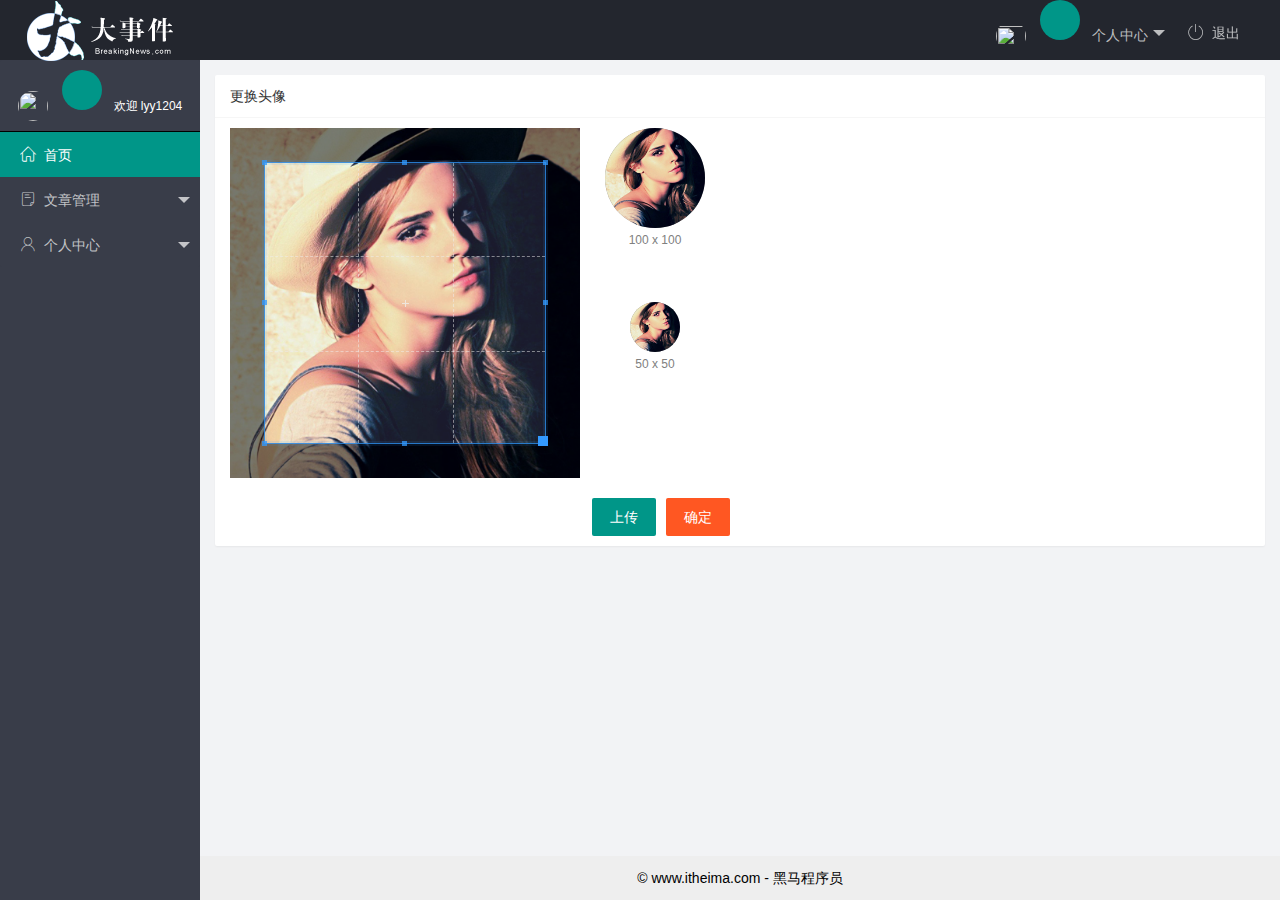
==== commit b40a8c72: "完成了个人中心" ====
--- a/home/index.html
+++ b/home/index.html
@@ -65,9 +65,12 @@
                     <li class="layui-nav-item">
                         <a href="javascript:;"><span class="iconfont icon-user"></span>个人中心</a>
                         <dl class="layui-nav-child">
-                            <dd><a href="javascript:;"><i class="layui-icon layui-icon-app"></i>基本资料</a></dd>
-                            <dd><a href="javascript:;"><i class="layui-icon layui-icon-app"></i>更换头像</a></dd>
-                            <dd><a href="javascript:;"><i class="layui-icon layui-icon-app"></i>重置密码</a></dd>
+                            <dd><a href="/user/user_info.html" target="layuiBody"><i
+                                        class="layui-icon layui-icon-app"></i>基本资料</a></dd>
+                            <dd><a href="/user/user_avatar.html" target="layuiBody"><i
+                                        class="layui-icon layui-icon-app"></i>更换头像</a></dd>
+                            <dd><a href="/user/user_pwd.html" target="layuiBody"><i
+                                        class="layui-icon layui-icon-app"></i>重置密码</a></dd>
 
                         </dl>
                     </li>
@@ -79,7 +82,9 @@
 
         <div class="layui-body">
             <!-- 内容主体区域 -->
-            <iframe width="100%" height="100%" name="layuiBody" src="/home/dashboard.html" frameborder="0"></iframe>
+            <!-- <iframe width="100%" height="100%" name="layuiBody" src="/home/dashboard.html" frameborder="0"></iframe> -->
+            <iframe width="100%" height="100%" name="layuiBody" src="/user/user_avatar.html" frameborder="0"></iframe>
+
         </div>
 
         <div class="layui-footer textCenter">
--- a/assets/css/index.css
+++ b/assets/css/index.css
@@ -29,4 +29,7 @@
     text-align: center;
     padding: 10px 0;
     border-bottom: 1px solid #000
+}
+iframe{
+    background-color: rgb(242, 243, 245);
 }